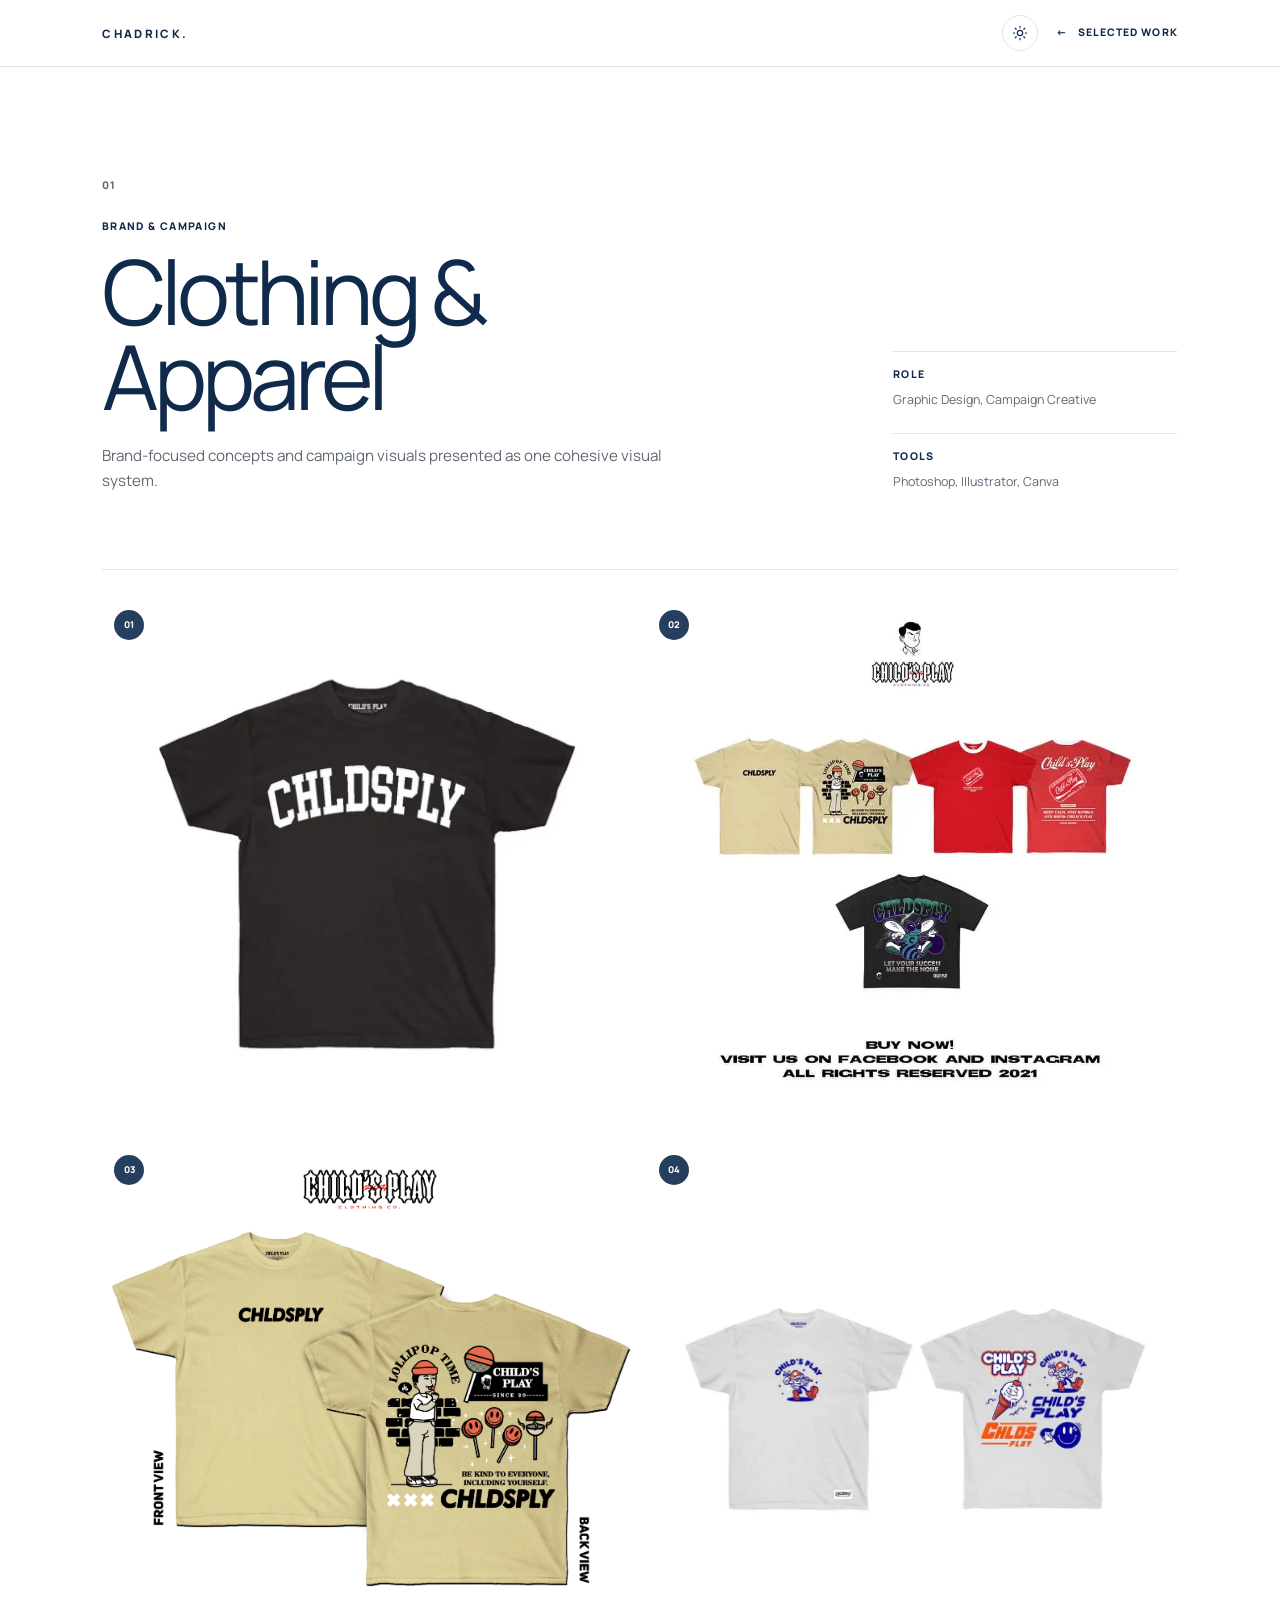
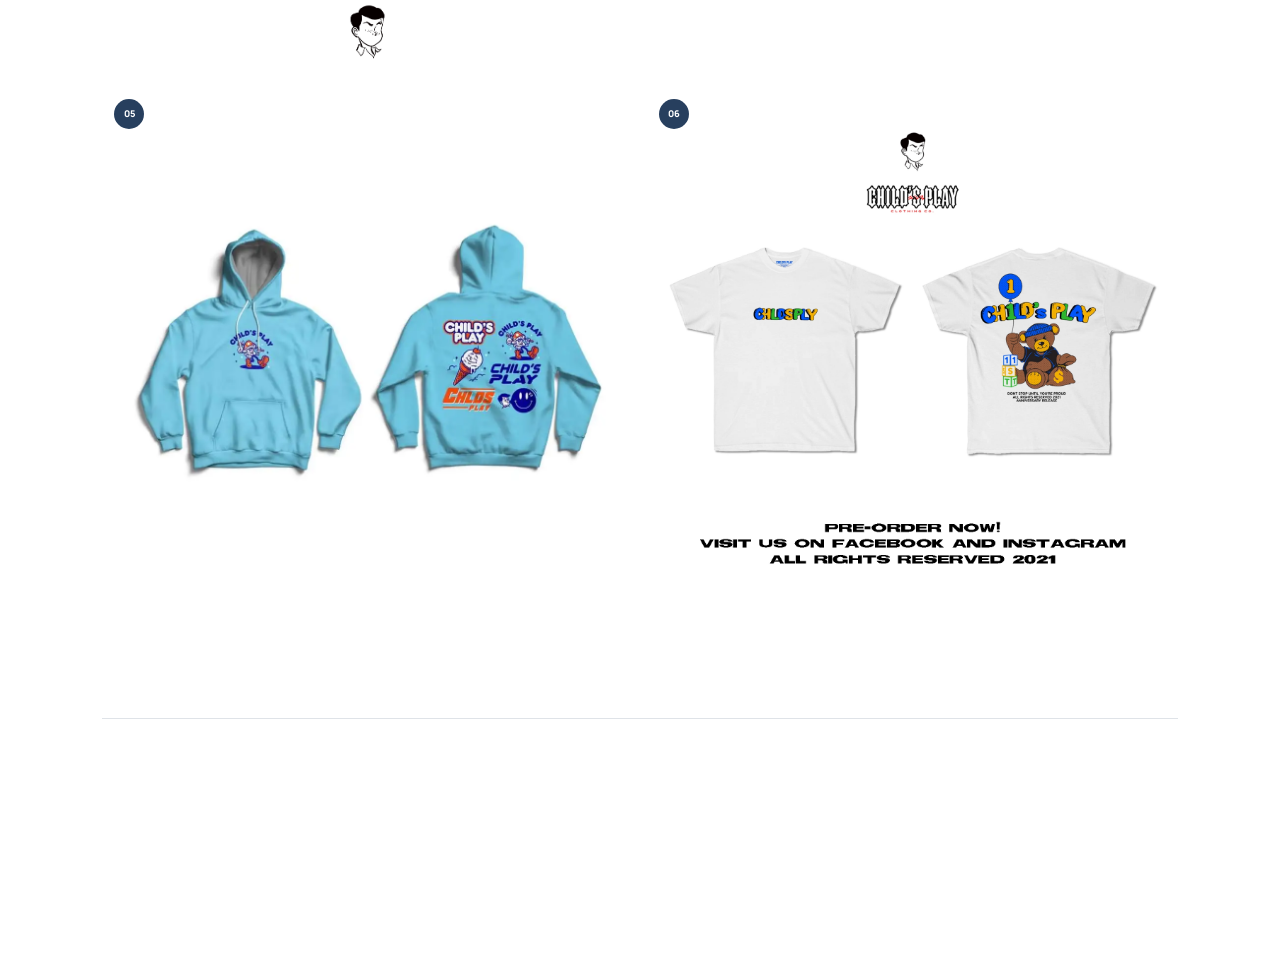
==== project.html @ 7f7de664 "Update portfolio projects and features" ====
<!DOCTYPE html>
<html lang="en">
  <head>
    <meta charset="UTF-8" />
    <meta name="viewport" content="width=device-width, initial-scale=1.0" />
    <meta name="description" content="Selected work by Chadrick David." />
    <script>
      (() => {
        const savedTheme = localStorage.getItem("portfolio-theme");
        const preferredTheme = window.matchMedia("(prefers-color-scheme: dark)").matches ? "dark" : "light";
        document.documentElement.dataset.theme = savedTheme || preferredTheme;
      })();
    </script>
    <title>Selected Work | Chadrick David</title>
    <link rel="preconnect" href="https://fonts.googleapis.com" />
    <link rel="preconnect" href="https://fonts.gstatic.com" crossorigin />
    <link
      href="https://fonts.googleapis.com/css2?family=Cormorant+Garamond:wght@500;600&family=Manrope:wght@400;500;600;700;800&display=swap"
      rel="stylesheet"
    />
    <link rel="stylesheet" href="style.css" />
    <link rel="stylesheet" href="project-page.css" />
  </head>
  <body class="case-page">
    <a class="skip-link" href="#case-content">Skip to project</a>

    <header class="case-header">
      <nav class="navbar" aria-label="Project navigation">
        <a href="index.html" class="logo">CHADRICK<span>.</span></a>
        <div class="case-nav-actions">
          <button class="theme-toggle" type="button" aria-label="Switch to night mode" title="Switch theme">
            <svg class="theme-icon theme-icon-sun" viewBox="0 0 24 24" aria-hidden="true"><circle cx="12" cy="12" r="4"></circle><path d="M12 2v2M12 20v2M4.93 4.93l1.42 1.42M17.66 17.66l1.41 1.41M2 12h2M20 12h2M4.93 19.07l1.42-1.42M17.66 6.34l1.41-1.41"></path></svg>
            <svg class="theme-icon theme-icon-moon" viewBox="0 0 24 24" aria-hidden="true"><path d="M20.5 14.2A8 8 0 0 1 9.8 3.5 8.5 8.5 0 1 0 20.5 14.2Z"></path></svg>
          </button>
          <a href="index.html#work" class="case-nav-back"><span aria-hidden="true">&larr;</span> Selected Work</a>
        </div>
      </nav>
    </header>

    <main id="case-content" class="case-main">
      <section class="case-hero">
        <div class="case-heading">
          <p class="case-number" id="case-number"></p>
          <p class="case-type" id="case-type"></p>
          <h1 id="case-title"></h1>
          <p class="case-description" id="case-description"></p>
        </div>

        <dl class="case-meta">
          <div>
            <dt>Role</dt>
            <dd id="case-role"></dd>
          </div>
          <div>
            <dt>Tools</dt>
            <dd id="case-tools"></dd>
          </div>
        </dl>
      </section>

      <section class="moodboard-section" aria-label="Project gallery">
        <div class="moodboard" id="moodboard"></div>
      </section>

      <nav class="case-footer-nav" aria-label="More projects">
        <a href="index.html#work"><span aria-hidden="true">&larr;</span> Back to Selected Work</a>
        <a id="next-project" href="project.html?category=social">Next Project <span aria-hidden="true">&rarr;</span></a>
      </nav>
    </main>

    <footer>
      <a href="index.html" class="logo">CHADRICK<span>.</span></a>
      <p>&copy; <span id="current-year"></span> Chadrick. All rights reserved.</p>
      <a href="#case-content" class="back-to-top">Back to top &uarr;</a>
    </footer>

    <script src="theme.js"></script>
    <script src="project-page.js"></script>
  </body>
</html>
---- style.css ----
:root {
  --white: #ffffff;
  --off-white: #f7f8fa;
  --black: #101114;
  --navy: #102a4c;
  --navy-light: #e9eef5;
  --gray: #606773;
  --line: #dfe3e8;
  --serif: "Cormorant Garamond", Georgia, serif;
  --sans: "Manrope", Arial, sans-serif;
  color-scheme: light;
}

:root[data-theme="dark"] {
  --white: #091321;
  --off-white: #0e1a2a;
  --black: #f4f6f9;
  --navy: #91b8e9;
  --navy-light: #16263a;
  --gray: #aeb9c7;
  --line: #29384b;
  color-scheme: dark;
}

* {
  box-sizing: border-box;
  margin: 0;
  padding: 0;
}

html {
  scroll-behavior: smooth;
  scroll-padding-top: 84px;
}

body {
  min-width: 320px;
  overflow-x: hidden;
  color: var(--black);
  background: var(--white);
  font-family: var(--sans);
  line-height: 1.65;
}

a {
  color: inherit;
  text-decoration: none;
}

em {
  color: inherit;
  font-style: normal;
  font-weight: inherit;
}

:focus-visible {
  outline: 2px solid var(--navy);
  outline-offset: 4px;
}

.skip-link {
  position: fixed;
  top: 12px;
  left: 12px;
  z-index: 100;
  padding: 10px 16px;
  color: var(--white);
  background: var(--navy);
  transform: translateY(-150%);
  transition: transform 0.2s ease;
}

.skip-link:focus {
  transform: translateY(0);
}

header {
  position: sticky;
  top: 0;
  z-index: 20;
  background: rgba(255, 255, 255, 0.94);
  border-bottom: 1px solid var(--line);
  backdrop-filter: blur(12px);
  -webkit-backdrop-filter: blur(12px);
}

:root[data-theme="dark"] header {
  background: rgba(9, 19, 33, 0.94);
}

.navbar,
.hero,
.section-block,
footer {
  width: min(1160px, 84%);
  margin-inline: auto;
}

.navbar {
  min-height: 66px;
  display: flex;
  align-items: center;
  justify-content: space-between;
  gap: 32px;
}

.logo {
  color: var(--navy);
  font-size: 0.72rem;
  font-weight: 800;
  letter-spacing: 0.2em;
}

.logo span {
  color: var(--navy);
}

.nav-links {
  display: flex;
  align-items: center;
  gap: 30px;
  list-style: none;
}

.nav-links a,
.back-to-top {
  color: var(--gray);
  font-size: 0.58rem;
  font-weight: 700;
  letter-spacing: 0.11em;
  text-transform: uppercase;
  transition: color 0.2s ease;
}

.nav-links a:hover,
.nav-links a:focus-visible,
.back-to-top:hover {
  color: var(--navy);
}

.nav-links .nav-cta {
  padding: 10px 15px;
  color: var(--white);
  background: var(--navy);
  border: 1px solid var(--navy);
}

.nav-links .nav-cta:hover,
.nav-links .nav-cta:focus-visible {
  color: var(--navy);
  background: var(--white);
}

.theme-toggle {
  width: 36px;
  height: 36px;
  display: grid;
  place-items: center;
  padding: 0;
  color: var(--navy);
  background: transparent;
  border: 1px solid var(--line);
  border-radius: 50%;
  cursor: pointer;
  transition: color 0.25s ease, background-color 0.25s ease, border-color 0.25s ease, transform 0.25s ease;
}

.theme-toggle:hover,
.theme-toggle:focus-visible {
  color: var(--white);
  background: var(--navy);
  border-color: var(--navy);
  transform: rotate(8deg);
}

.theme-icon {
  grid-area: 1 / 1;
  width: 16px;
  height: 16px;
  fill: none;
  stroke: currentColor;
  stroke-width: 1.8;
  stroke-linecap: round;
  stroke-linejoin: round;
  transition: opacity 0.25s ease, transform 0.35s ease;
}

.theme-icon-moon {
  opacity: 0;
  transform: rotate(-35deg) scale(0.6);
}

:root[data-theme="dark"] .theme-icon-sun {
  opacity: 0;
  transform: rotate(35deg) scale(0.6);
}

:root[data-theme="dark"] .theme-icon-moon {
  opacity: 1;
  transform: rotate(0) scale(1);
}

:root[data-theme="dark"] .contact-section {
  background: #050d18;
}

:root[data-theme="dark"] .contact-inner,
:root[data-theme="dark"] .contact-inner h2 {
  color: #ffffff;
}

:root[data-theme="dark"] .contact-button {
  color: #102a4c;
  background: #ffffff;
  border-color: #ffffff;
}

:root[data-theme="dark"] .work-visual-placeholder {
  background: #17273a;
}

:root[data-theme="dark"] .brochure-page,
:root[data-theme="dark"] .browser-frame {
  background: #f4f6f9;
}

.hero {
  position: relative;
  min-height: calc(100vh - 66px);
  display: grid;
  grid-template-columns: minmax(0, 1.08fr) minmax(320px, 0.92fr);
  align-items: center;
  gap: 30px;
  padding-block: 72px 0;
}

.hero::after {
  content: "";
  position: absolute;
  right: 50%;
  bottom: 0;
  width: 100vw;
  height: 1px;
  background: var(--line);
  transform: translateX(50%);
}

.hero-intro {
  position: relative;
  z-index: 2;
  padding-bottom: 6vh;
}

.hero-intro h1 {
  max-width: 720px;
  color: var(--navy);
  font-family: var(--sans);
  font-size: clamp(3.3rem, 6vw, 5.3rem);
  font-weight: 400;
  line-height: 1;
  letter-spacing: -0.055em;
  white-space: nowrap;
}

.hero-intro .hero-greeting,
.hero-intro .hero-role {
  color: var(--black);
  font-family: var(--serif);
  font-weight: 500;
  letter-spacing: 0;
  text-transform: none;
}

.hero-intro .hero-greeting {
  margin-bottom: 9px;
  font-size: clamp(1.2rem, 1.8vw, 1.55rem);
}

.hero-intro .hero-role {
  margin-top: 7px;
  font-size: clamp(1.2rem, 1.9vw, 1.6rem);
}

.hero-role span {
  margin-inline: 4px;
}

.hero-socials {
  display: flex;
  gap: 14px;
  margin-top: 18px;
}

.hero-socials > a {
  width: 35px;
  height: 35px;
  display: grid;
  place-items: center;
  color: var(--white);
  background: var(--navy);
  border: 1px solid var(--navy);
  border-radius: 50%;
  transition: color 0.2s ease, background-color 0.2s ease,
    transform 0.2s ease;
}

.hero-socials > a:hover,
.hero-socials > a:focus-visible {
  color: var(--navy);
  background: var(--white);
  transform: translateY(-2px);
}

.hero-socials span {
  display: block;
  line-height: 1;
}

.linkedin-icon {
  font-family: Arial, sans-serif;
  font-size: 0.9rem;
  font-weight: 700;
}

.facebook-icon {
  font-family: Arial, sans-serif;
  font-size: 1.15rem;
  font-weight: 700;
}

.hero-socials svg {
  width: 16px;
  height: 16px;
  fill: none;
  stroke: currentColor;
  stroke-width: 1.8;
}

.hero-socials .icon-fill {
  fill: currentColor;
  stroke: none;
}

.resume-button {
  width: max-content;
  min-height: 46px;
  display: inline-flex;
  align-items: center;
  gap: 16px;
  margin-top: 24px;
  padding: 0 19px;
  color: var(--white);
  background: var(--navy);
  border: 1px solid var(--navy);
  font-size: 0.68rem;
  font-weight: 800;
  letter-spacing: 0.1em;
  text-transform: uppercase;
  transition: color 0.2s ease, background-color 0.2s ease;
}

.resume-button:hover,
.resume-button:focus-visible {
  color: var(--navy);
  background: var(--white);
}

.resume-button svg {
  width: 15px;
  height: 15px;
  fill: none;
  stroke: currentColor;
  stroke-width: 1.8;
}

.portrait-frame {
  position: absolute;
  right: -8vw;
  bottom: 0;
  width: 100%;
  max-width: 50%;
  height: 90%;
  pointer-events: none;
}

.portrait-image {
  position: absolute;
  right: 0;
  bottom: 0;
  width: auto;
  max-width: none;
  height: 125%;
  display: block;
}

.portrait-image.is-missing {
  display: none;
}

/* Opening sequence: runs once when the landing page loads. */
@keyframes landing-fade-down {
  from { opacity: 0; transform: translateY(-14px); }
  to { opacity: 1; transform: translateY(0); }
}

@keyframes landing-fade-up {
  from { opacity: 0; transform: translateY(24px); }
  to { opacity: 1; transform: translateY(0); }
}

@keyframes landing-portrait-in {
  from { opacity: 0; transform: translateX(42px); }
  to { opacity: 1; transform: translateX(0); }
}

@keyframes landing-line-in {
  from { opacity: 0; transform: translateX(50%) scaleX(0); }
  to { opacity: 1; transform: translateX(50%) scaleX(1); }
}

.navbar {
  animation: landing-fade-down 0.65s cubic-bezier(0.22, 1, 0.36, 1) 0.05s both;
}

.hero-intro > * {
  animation: landing-fade-up 0.75s cubic-bezier(0.22, 1, 0.36, 1) both;
}

.hero-intro > :nth-child(1) { animation-delay: 0.16s; }
.hero-intro > :nth-child(2) { animation-delay: 0.24s; }
.hero-intro > :nth-child(3) { animation-delay: 0.32s; }
.hero-intro > :nth-child(4) { animation-delay: 0.4s; }
.hero-intro > :nth-child(5) { animation-delay: 0.48s; }

.portrait-frame {
  animation: landing-portrait-in 0.9s cubic-bezier(0.22, 1, 0.36, 1) 0.24s both;
}

.hero::after {
  transform-origin: center;
  animation: landing-line-in 0.9s cubic-bezier(0.22, 1, 0.36, 1) 0.18s both;
}

.eyebrow,
.section-tag,
.panel-kicker,
.list-label {
  margin-bottom: 20px;
  color: var(--navy);
  font-size: 0.68rem;
  font-weight: 800;
  letter-spacing: 0.15em;
  text-transform: uppercase;
}

.eyebrow span {
  margin-inline: 8px;
}

h1,
h2 {
  font-family: var(--serif);
  font-weight: 600;
  line-height: 0.98;
  letter-spacing: -0.035em;
}

h1 {
  max-width: 820px;
  font-size: clamp(3.7rem, 7vw, 6.7rem);
}

h2 {
  max-width: 760px;
  font-size: clamp(2.8rem, 5vw, 4.7rem);
}

.hero-description {
  max-width: 650px;
  margin-top: 28px;
  color: var(--gray);
  font-size: 1.04rem;
}

.hero-buttons {
  display: flex;
  flex-wrap: wrap;
  align-items: center;
  gap: 24px;
  margin-top: 36px;
}

.button {
  min-height: 52px;
  display: inline-flex;
  align-items: center;
  justify-content: center;
  gap: 18px;
  padding-inline: 23px;
  font-size: 0.76rem;
  font-weight: 800;
  letter-spacing: 0.06em;
  transition: color 0.2s ease, background-color 0.2s ease,
    border-color 0.2s ease;
}

.primary-button {
  color: var(--white);
  background: var(--navy);
  border: 1px solid var(--navy);
}

.primary-button:hover {
  color: var(--navy);
  background: var(--white);
}

.text-button {
  min-height: auto;
  padding: 5px 0;
  color: var(--black);
  border-bottom: 1px solid var(--black);
}

.text-button:hover {
  color: var(--navy);
  border-color: var(--navy);
}

.hero-panel {
  min-height: 400px;
  display: flex;
  flex-direction: column;
  justify-content: flex-end;
  padding: 32px;
  color: var(--white);
  background: var(--navy);
  border: 1px solid var(--navy);
}

.hero-panel::before,
.hero-panel::after,
.work-card::before,
.work-card::after,
.contact-inner::before,
.contact-inner::after {
  display: none;
}

.availability {
  margin-bottom: auto;
  display: flex;
  align-items: center;
  gap: 9px;
  width: max-content;
  font-size: 0.65rem;
  font-weight: 700;
  letter-spacing: 0.04em;
}

.availability span {
  width: 7px;
  height: 7px;
  background: var(--white);
  border-radius: 50%;
}

.panel-kicker {
  margin-bottom: 12px;
  color: rgba(255, 255, 255, 0.65);
}

.panel-quote {
  font-family: var(--serif);
  font-size: clamp(1.85rem, 2.6vw, 2.4rem);
  line-height: 1.08;
}

.panel-footer {
  display: flex;
  flex-wrap: wrap;
  gap: 8px 16px;
  margin-top: 28px;
}

.panel-footer span {
  color: rgba(255, 255, 255, 0.7);
  font-size: 0.58rem;
  font-weight: 700;
  letter-spacing: 0.1em;
  text-transform: uppercase;
}

.section-block {
  padding-block: 120px;
}

.section-heading {
  margin-bottom: 58px;
}

.about-section {
  border-top: 1px solid var(--line);
}

.about-grid {
  display: grid;
  grid-template-columns: 1.2fr 0.8fr;
  gap: clamp(60px, 10vw, 140px);
  align-items: start;
}

.about-copy {
  display: grid;
  gap: 24px;
  color: var(--gray);
}

.about-copy .lead {
  color: var(--black);
  font-family: var(--serif);
  font-size: clamp(1.75rem, 2.8vw, 2.4rem);
  line-height: 1.22;
}

.capabilities {
  list-style: none;
  border-top: 1px solid var(--line);
}

.capabilities li {
  display: grid;
  grid-template-columns: 40px 1fr;
  gap: 12px;
  padding-block: 14px;
  border-bottom: 1px solid var(--line);
  font-size: 0.9rem;
  font-weight: 600;
}

.capabilities span {
  color: var(--gray);
  font-size: 0.62rem;
}

.work-section {
  width: 100%;
  max-width: none;
  padding-inline: max(32px, calc((100% - 1160px) / 2));
  background: var(--off-white);
  border-block: 1px solid var(--line);
}

.work-heading {
  display: flex;
  justify-content: space-between;
  align-items: flex-end;
  gap: 40px;
}

.work-heading > p {
  max-width: 370px;
  color: var(--gray);
}

.work-grid {
  display: grid;
  grid-template-columns: repeat(2, minmax(0, 1fr));
  gap: 18px;
}

.work-card,
.featured-card,
.teal-card,
.coral-card,
.light-card,
.navy-card {
  position: relative;
  min-height: 420px;
  display: block;
  overflow: hidden;
  padding: 0;
  color: var(--white);
  background: var(--navy);
  border: 0;
  border-radius: 0;
  font: inherit;
  text-align: left;
  cursor: pointer;
  appearance: none;
  transition: border-color 0.25s ease, box-shadow 0.25s ease,
    transform 0.25s ease;
}

.work-card:hover,
.work-card:focus-visible {
  box-shadow: 0 18px 46px rgba(16, 42, 76, 0.18);
  transform: translateY(-5px);
}

.featured-card,
.wide-card {
  grid-row: auto;
  grid-column: auto;
}

.card-number {
  position: absolute;
  top: 22px;
  left: 22px;
  z-index: 3;
  display: grid;
  place-items: center;
  width: 34px;
  height: 34px;
  color: var(--navy);
  background: rgba(255, 255, 255, 0.92);
  border-radius: 50%;
  font-size: 0.64rem;
  font-weight: 800;
  letter-spacing: 0.1em;
  transition: transform 0.25s ease;
}

.work-card:hover .card-number,
.work-card:focus-visible .card-number {
  transform: translateX(5px);
}

.work-card-copy {
  position: absolute;
  right: 24px;
  bottom: 64px;
  left: 24px;
  z-index: 3;
  display: block;
}

.work-type {
  display: block;
  margin-bottom: 10px;
  color: rgba(255, 255, 255, 0.76);
  font-size: 0.62rem;
  font-weight: 800;
  letter-spacing: 0.12em;
  text-transform: uppercase;
}

.work-title {
  display: block;
  max-width: 390px;
  font-family: var(--serif);
  max-width: 78%;
  font-size: clamp(1.8rem, 3vw, 2.7rem);
  font-weight: 600;
  line-height: 1.05;
}

.work-visual {
  position: absolute;
  inset: 0;
  display: block;
  overflow: hidden;
}

.work-visual::after {
  content: "";
  position: absolute;
  inset: 0;
  z-index: 2;
  background: linear-gradient(to top, rgba(7, 20, 38, 0.9) 0%, rgba(7, 20, 38, 0.18) 58%, rgba(7, 20, 38, 0.03) 100%);
}

.work-visual img {
  position: absolute;
  inset: 0;
  width: 100%;
  height: 100%;
  display: block;
  object-fit: cover;
  transition: opacity 0.55s ease, transform 0.8s cubic-bezier(0.22, 1, 0.36, 1), filter 0.4s ease;
}

.work-image-primary {
  z-index: 0;
  opacity: 1;
}

.work-image-secondary {
  z-index: 1;
  opacity: 0;
  transform: scale(1.04);
}

.work-card:hover .work-image-primary,
.work-card:focus-visible .work-image-primary {
  opacity: 0;
  transform: scale(0.98);
}

.work-card:hover .work-image-secondary,
.work-card:focus-visible .work-image-secondary {
  opacity: 1;
  transform: scale(1);
}

.work-card:hover .work-visual img:not(.work-image-primary):not(.work-image-secondary),
.work-card:focus-visible .work-visual img:not(.work-image-primary):not(.work-image-secondary) {
  filter: saturate(1.05);
  transform: scale(1.045);
}

.work-visual-placeholder {
  background: #e9edf2;
}

.work-visual-placeholder::after {
  background: linear-gradient(to top, rgba(7, 20, 38, 0.92), rgba(16, 42, 76, 0.02) 74%);
}

.brochure-page {
  position: absolute;
  top: 13%;
  width: 32%;
  height: 58%;
  background: #fff;
  box-shadow: 0 18px 35px rgba(16, 42, 76, 0.17);
  transition: transform 0.55s cubic-bezier(0.22, 1, 0.36, 1);
}

.brochure-page::before {
  content: "";
  position: absolute;
  inset: 12% 12% 48%;
  background: var(--navy);
}

.brochure-page::after {
  content: "";
  position: absolute;
  inset: 58% 12% 14%;
  border-block: 4px solid #c7d0db;
}

.brochure-page-left { left: 18%; transform: rotate(-5deg); }
.brochure-page-right { right: 18%; transform: rotate(5deg) translateY(12px); }
.work-card:hover .brochure-page-left { transform: rotate(-7deg) translate(-5px, -4px); }
.work-card:hover .brochure-page-right { transform: rotate(7deg) translate(5px, 7px); }

.video-preview { background: #102a4c; }
.video-frame {
  position: absolute;
  inset: 11% 12% 30%;
  display: grid;
  place-items: center;
  background: linear-gradient(135deg, #233f64, #071426);
  border: 1px solid rgba(255, 255, 255, 0.22);
}
.play-mark {
  width: 0;
  height: 0;
  border-top: 18px solid transparent;
  border-bottom: 18px solid transparent;
  border-left: 28px solid #fff;
  filter: drop-shadow(0 5px 10px rgba(0, 0, 0, 0.22));
}
.video-timeline {
  position: absolute;
  top: 64%;
  right: 18%;
  left: 18%;
  height: 3px;
  background: rgba(255, 255, 255, 0.25);
}
.video-timeline::before { content: ""; display: block; width: 38%; height: 100%; background: #fff; }

.digital-preview { background: #dce3eb; }
.browser-frame {
  position: absolute;
  top: 12%;
  left: 13%;
  width: 66%;
  height: 56%;
  padding: 13% 9%;
  background: #fff;
  box-shadow: 0 16px 40px rgba(16, 42, 76, 0.18);
}
.browser-bar { position: absolute; inset: 0 0 auto; height: 10%; background: var(--navy); }
.browser-copy { display: block; width: 62%; height: 12px; background: #b6c1cd; box-shadow: 0 22px 0 #d5dce4, 0 44px 0 #d5dce4; }
.browser-button { position: absolute; left: 9%; bottom: 14%; width: 28%; height: 10%; background: var(--navy); }
.phone-frame { position: absolute; top: 25%; right: 13%; width: 20%; height: 42%; background: #f8fafc; border: 5px solid var(--navy); box-shadow: 0 15px 30px rgba(16, 42, 76, 0.2); }

@media (prefers-reduced-motion: reduce) {
  .work-visual img,
  .brochure-page { transition: none; }
}

.view-work {
  position: absolute;
  right: 24px;
  bottom: 27px;
  z-index: 4;
  display: inline-flex;
  align-items: center;
  gap: 8px;
  color: var(--white);
  font-size: 0.62rem;
  font-weight: 800;
  letter-spacing: 0.11em;
  text-transform: uppercase;
  opacity: 0.8;
  transform: translateX(-4px);
  transition: opacity 0.2s ease, transform 0.2s ease;
}

.view-work > span {
  transition: transform 0.2s ease;
}

.work-card:hover .view-work,
.work-card:focus-visible .view-work {
  opacity: 1;
  transform: translateX(0);
}

.work-card:hover .view-work > span,
.work-card:focus-visible .view-work > span {
  transform: translateX(4px);
}

body.project-open {
  overflow: hidden;
}

.project-dialog {
  width: 100%;
  max-width: none;
  height: 100%;
  max-height: none;
  margin: 0;
  padding: 0;
  color: var(--black);
  background: var(--white);
  border: 0;
}

.project-dialog::backdrop {
  background: rgba(16, 17, 20, 0.55);
}

.project-view {
  min-height: 100%;
}

.project-view-header {
  width: 100%;
  min-height: 72px;
  display: flex;
  align-items: center;
  justify-content: space-between;
  padding-inline: max(32px, calc((100% - 1160px) / 2));
  background: rgba(255, 255, 255, 0.96);
  border-bottom: 1px solid var(--line);
}

.project-close,
.project-back {
  display: inline-flex;
  align-items: center;
  gap: 10px;
  padding: 0;
  color: var(--navy);
  background: transparent;
  border: 0;
  font: inherit;
  font-size: 0.68rem;
  font-weight: 800;
  letter-spacing: 0.1em;
  text-transform: uppercase;
  cursor: pointer;
}

.project-close span {
  font-size: 1.3rem;
  font-weight: 400;
}

.project-view-content {
  width: min(1160px, calc(100% - 64px));
  margin-inline: auto;
  padding-block: 90px 70px;
}

.project-intro {
  max-width: 780px;
  margin-bottom: 58px;
}

.project-number,
.project-type,
.project-media-label,
.project-section-label {
  color: var(--navy);
  font-size: 0.66rem;
  font-weight: 800;
  letter-spacing: 0.13em;
  text-transform: uppercase;
}

.project-number {
  margin-bottom: 20px;
  color: var(--gray);
}

.project-type {
  margin-bottom: 12px;
}

.project-description {
  max-width: 620px;
  margin-top: 24px;
  color: var(--gray);
  font-size: 0.95rem;
}

.project-gallery {
  display: grid;
  grid-template-columns: repeat(2, minmax(0, 1fr));
  gap: 18px;
}

.project-section-label {
  grid-column: 1 / -1;
  margin-top: 28px;
  padding-bottom: 10px;
  border-bottom: 1px solid var(--line);
}

.project-section-label:first-child {
  margin-top: 0;
}

.project-media {
  position: relative;
  min-height: 340px;
  display: grid;
  place-items: center;
  overflow: hidden;
  color: var(--gray);
  background: var(--off-white);
  border: 1px solid var(--line);
}

.project-media.has-image {
  background: #f1f2f4;
}

.project-media.has-image img {
  width: 100%;
  height: 100%;
  display: block;
  object-fit: contain;
}

.project-media.wide {
  grid-column: 1 / -1;
  min-height: 520px;
}

.project-media.portrait {
  min-height: 520px;
}

.project-media.reel {
  min-height: 470px;
}

.project-media-label {
  display: grid;
  place-items: center;
  gap: 12px;
  text-align: center;
}

.project-media-label::before {
  content: "+";
  width: 34px;
  height: 34px;
  display: grid;
  place-items: center;
  border: 1px solid var(--line);
  border-radius: 50%;
  font-size: 1rem;
  font-weight: 400;
}

.video-placeholder .project-media-label::before {
  content: "▶";
  padding-left: 2px;
  color: var(--white);
  background: var(--navy);
  border-color: var(--navy);
  font-size: 0.7rem;
}

.video-reels {
  grid-column: 1 / -1;
  display: grid;
  grid-template-columns: repeat(3, minmax(0, 1fr));
  gap: 18px;
}

.signage-flow {
  grid-column: 1 / -1;
  display: grid;
  grid-template-columns: repeat(5, auto);
  justify-content: center;
  align-items: center;
  gap: 22px;
  padding: 28px;
  color: var(--navy);
  background: var(--navy-light);
  font-size: 0.72rem;
  font-weight: 800;
  letter-spacing: 0.08em;
  text-transform: uppercase;
}

.signage-flow .flow-arrow {
  color: var(--gray);
}

.project-details {
  display: grid;
  grid-template-columns: repeat(2, minmax(0, 1fr));
  gap: 24px;
  margin-top: 34px;
  padding-block: 26px;
  border-block: 1px solid var(--line);
}

.project-detail {
  color: var(--gray);
  font-size: 0.82rem;
}

.project-detail strong {
  display: block;
  margin-bottom: 4px;
  color: var(--black);
  font-size: 0.65rem;
  letter-spacing: 0.1em;
  text-transform: uppercase;
}

.project-back {
  margin-top: 48px;
}

.experience-section .section-heading {
  display: flex;
  justify-content: space-between;
  align-items: end;
}

.timeline {
  border-top: 1px solid var(--line);
}

.experience-item {
  display: grid;
  grid-template-columns: 50px minmax(250px, 0.8fr) 1.2fr;
  gap: 36px;
  padding-block: 32px;
  border-bottom: 1px solid var(--line);
}

.experience-number {
  color: var(--gray);
  font-size: 0.64rem;
  font-weight: 800;
}

.experience-meta h3 {
  margin-bottom: 7px;
  font-family: var(--serif);
  font-size: 1.6rem;
  line-height: 1.08;
}

.experience-meta span {
  color: var(--navy);
  font-size: 0.61rem;
  font-weight: 800;
  letter-spacing: 0.1em;
  text-transform: uppercase;
}

.experience-item > p:last-child {
  color: var(--gray);
  font-size: 0.88rem;
}

.contact-section {
  padding: 0;
  background: var(--navy);
}

.contact-inner {
  width: min(1160px, calc(100% - 64px));
  margin-inline: auto;
  padding-block: 115px;
  color: var(--white);
  text-align: center;
}

.contact-inner .section-tag {
  color: rgba(255, 255, 255, 0.65);
}

.contact-inner h2 {
  margin-inline: auto;
}

.contact-inner > p:not(.section-tag) {
  max-width: 600px;
  margin: 26px auto 32px;
  color: rgba(255, 255, 255, 0.7);
}

.contact-button {
  color: var(--navy);
  background: var(--white);
  border: 1px solid var(--white);
}

.contact-button:hover {
  color: var(--white);
  background: transparent;
}

footer {
  min-height: 126px;
  display: flex;
  align-items: center;
  justify-content: space-between;
  gap: 24px;
  color: var(--gray);
  font-size: 0.72rem;
}

@media (max-width: 900px) {
  .hero {
    grid-template-columns: minmax(0, 1.1fr) minmax(280px, 0.9fr);
  }

  .hero-intro h1 {
    font-size: clamp(3rem, 7vw, 4.4rem);
  }

  .about-grid {
    grid-template-columns: 1fr;
  }

  .portrait-frame {
    right: -5vw;
    max-width: 56%;
    height: 88%;
  }

  .work-heading {
    align-items: flex-start;
    flex-direction: column;
  }

  .work-grid {
    grid-template-columns: repeat(2, minmax(0, 1fr));
  }

  .project-media.wide {
    min-height: 420px;
  }

  .experience-item {
    grid-template-columns: 35px 1fr;
  }

  .experience-item > p:last-child {
    grid-column: 2;
  }
}

@media (max-width: 640px) {
  .navbar,
  .hero,
  .section-block,
  footer,
  .contact-inner {
    width: min(100% - 36px, 1160px);
  }

  .navbar {
    min-height: auto;
    align-items: flex-start;
    flex-direction: column;
    gap: 12px;
    padding-block: 16px;
  }

  .nav-links {
    width: 100%;
    justify-content: flex-start;
    flex-wrap: wrap;
    gap: 10px;
  }

  .nav-links li:last-child {
    margin-left: auto;
  }

  .nav-links .nav-cta {
    padding: 8px 11px;
  }

  .nav-links a {
    font-size: 0.59rem;
  }

  .hero {
    min-height: auto;
    grid-template-columns: 1fr;
    gap: 28px;
    padding-block: 72px 0;
  }

  .hero-intro {
    padding-bottom: 0;
  }

  .hero-intro h1 {
    font-size: clamp(2.9rem, 14vw, 4.2rem);
    white-space: normal;
  }

  .hero-intro .hero-role {
    max-width: 330px;
    font-size: 1.12rem;
  }

  .hero-socials > a {
    width: 34px;
    height: 34px;
  }

  .portrait-frame {
    position: relative;
    right: auto;
    width: min(100%, 460px);
    max-width: none;
    height: clamp(350px, 116vw, 500px);
    margin: 0 auto;
  }

  .portrait-image {
    right: auto;
    left: 50%;
    height: 125%;
    transform: translateX(-75%);
  }

  h1 {
    font-size: clamp(3.3rem, 16vw, 4.8rem);
  }

  .hero-buttons,
  .hero-buttons .button {
    width: 100%;
  }

  .section-block {
    padding-block: 88px;
  }

  .work-section {
    width: 100%;
    padding-inline: 18px;
  }

  .work-grid {
    grid-template-columns: 1fr;
  }

  .work-card,
  .featured-card,
  .teal-card,
  .coral-card,
  .light-card,
  .navy-card {
    min-height: min(118vw, 470px);
  }

  .work-title {
    max-width: 100%;
  }

  .project-view-header {
    min-height: 64px;
    padding-inline: 18px;
  }

  .project-view-content {
    width: calc(100% - 36px);
    padding-block: 64px 48px;
  }

  .project-intro {
    margin-bottom: 40px;
  }

  .project-gallery,
  .project-details,
  .video-reels {
    grid-template-columns: 1fr;
  }

  .project-media,
  .project-media.wide,
  .project-media.portrait,
  .project-media.reel {
    grid-column: 1;
    min-height: 330px;
  }

  .project-media.portrait,
  .project-media.reel {
    min-height: 440px;
  }

  .signage-flow {
    grid-template-columns: 1fr;
    justify-items: center;
    gap: 12px;
    text-align: center;
  }

  .signage-flow .flow-arrow {
    transform: rotate(90deg);
  }

  .experience-item {
    gap: 20px;
  }

  .contact-inner {
    padding-block: 88px;
  }

  footer {
    align-items: flex-start;
    flex-direction: column;
    justify-content: center;
    padding-block: 32px;
  }
}

@media (hover: none) {
  .view-work {
    opacity: 1;
    transform: none;
  }
}

.scroll-reveal {
  opacity: 0;
  transform: translateY(28px);
  transition: opacity 0.7s cubic-bezier(0.22, 1, 0.36, 1),
    transform 0.7s cubic-bezier(0.22, 1, 0.36, 1);
  transition-delay: var(--reveal-delay, 0ms);
  will-change: opacity, transform;
}

.scroll-reveal.is-revealed {
  opacity: 1;
  transform: translateY(0);
}

@media (prefers-reduced-motion: reduce) {
  html {
    scroll-behavior: auto;
  }

  *,
  *::before,
  *::after {
    transition-duration: 0.01ms !important;
  }

  .scroll-reveal {
    opacity: 1;
    transform: none;
  }

  .navbar,
  .hero-intro > *,
  .portrait-frame,
  .hero::after {
    animation: none;
  }
}
---- project-page.css ----
.case-page {
  background: var(--white);
}

.case-header .navbar {
  width: min(1160px, 84%);
}

.case-nav-actions {
  display: flex;
  align-items: center;
  gap: 18px;
}

.case-nav-back,
.case-footer-nav a {
  color: var(--navy);
  font-size: 0.65rem;
  font-weight: 800;
  letter-spacing: 0.1em;
  text-transform: uppercase;
}

.case-nav-back {
  display: inline-flex;
  align-items: center;
  gap: 10px;
}

.case-main {
  width: min(1160px, 84%);
  margin-inline: auto;
}

.case-hero {
  display: grid;
  grid-template-columns: minmax(0, 1.4fr) minmax(260px, 0.6fr);
  gap: clamp(60px, 10vw, 140px);
  align-items: end;
  padding-block: 110px 76px;
  border-bottom: 1px solid var(--line);
}

.case-number,
.case-type,
.case-meta dt {
  color: var(--navy);
  font-size: 0.66rem;
  font-weight: 800;
  letter-spacing: 0.13em;
  text-transform: uppercase;
}

.case-number {
  margin-bottom: 24px;
  color: var(--gray);
}

.case-type {
  margin-bottom: 12px;
}

.case-heading h1 {
  max-width: 820px;
  color: var(--navy);
  font-family: var(--sans);
  font-size: clamp(3.5rem, 7vw, 6.6rem);
  font-weight: 400;
  line-height: 0.95;
  letter-spacing: -0.055em;
}

.case-description {
  max-width: 590px;
  margin-top: 25px;
  color: var(--gray);
  font-size: 0.95rem;
}

.case-meta {
  display: grid;
  gap: 22px;
  margin: 0;
}

.case-meta div {
  padding-top: 14px;
  border-top: 1px solid var(--line);
}

.case-meta dd {
  margin: 7px 0 0;
  color: var(--gray);
  font-size: 0.78rem;
}

.moodboard-section {
  padding-block: 28px 100px;
}

.moodboard {
  display: grid;
  grid-template-columns: repeat(2, minmax(0, 1fr));
  gap: 14px;
}

.moodboard-item {
  position: relative;
  width: 100%;
  aspect-ratio: 1 / 1;
  overflow: hidden;
  margin: 0;
  background: var(--off-white);
  cursor: pointer;
  transition: box-shadow 0.35s ease, transform 0.35s ease;
}

.moodboard-item img {
  width: 100%;
  height: 100%;
  display: block;
  object-fit: cover;
  object-position: center;
  transition: transform 0.55s cubic-bezier(0.22, 1, 0.36, 1), filter 0.35s ease;
}

.moodboard-item::after,
.curated-item::after {
  content: "";
  position: absolute;
  inset: 0;
  z-index: 1;
  pointer-events: none;
  background: linear-gradient(to top, rgba(16, 42, 76, 0.5), transparent 48%);
  opacity: 0;
  transition: opacity 0.35s ease;
}

.image-hover-label {
  position: absolute;
  right: 18px;
  bottom: 16px;
  z-index: 2;
  display: inline-flex;
  align-items: center;
  gap: 9px;
  color: var(--white);
  font-size: 0.62rem;
  font-weight: 800;
  letter-spacing: 0.1em;
  text-transform: uppercase;
  pointer-events: none;
  opacity: 0;
  transform: translateY(8px);
  transition: opacity 0.3s ease, transform 0.3s ease;
}

.image-hover-label > span {
  font-size: 0.9rem;
  transition: transform 0.3s ease;
}

.moodboard-item:hover,
.curated-item:hover {
  z-index: 2;
  box-shadow: 0 18px 42px rgba(16, 42, 76, 0.16);
  transform: translateY(-4px);
}

.moodboard-item:hover::after,
.curated-item:hover::after,
.moodboard-item:hover .image-hover-label,
.curated-item:hover .image-hover-label {
  opacity: 1;
}

.moodboard-item:hover .image-hover-label,
.curated-item:hover .image-hover-label {
  transform: translateY(0);
}

.moodboard-item:hover .image-hover-label > span,
.curated-item:hover .image-hover-label > span {
  transform: translate(2px, -2px);
}

.moodboard-item:hover img,
.curated-item:hover img {
  filter: saturate(1.04);
  transform: scale(1.025);
}

.moodboard-item.orientation-auto img {
  object-fit: contain;
}

.moodboard-item.orientation-auto.is-landscape {
  grid-column: 1 / -1;
  aspect-ratio: auto;
}

.moodboard-item.orientation-auto.is-landscape img {
  height: auto;
  object-fit: contain;
}

.moodboard-item.orientation-auto.is-centered:not(.is-landscape) {
  grid-column: 1 / -1;
  width: calc((100% - 14px) / 2);
  justify-self: center;
}

.moodboard-index {
  position: absolute;
  top: 12px;
  left: 12px;
  z-index: 3;
  display: grid;
  place-items: center;
  width: 30px;
  height: 30px;
  color: var(--white);
  background: rgba(16, 42, 76, 0.9);
  border-radius: 50%;
  font-size: 0.58rem;
  font-weight: 800;
}

.moodboard-placeholder {
  display: grid;
  place-items: center;
  color: var(--gray);
  border: 1px solid var(--line);
}

.moodboard-placeholder span:last-child {
  font-size: 0.68rem;
  font-weight: 800;
  letter-spacing: 0.12em;
  text-transform: uppercase;
}

.moodboard.is-sectioned {
  display: block;
}

.gallery-group {
  margin-bottom: 90px;
}

.gallery-group:last-child {
  margin-bottom: 0;
}

.gallery-group-header {
  position: static;
  min-height: 0;
  display: grid;
  grid-template-columns: minmax(240px, 0.7fr) minmax(280px, 1.3fr);
  gap: 50px;
  align-items: start;
  margin-bottom: 24px;
  padding-top: 20px;
  background: transparent;
  border-top: 1px solid var(--line);
  border-bottom: 0;
  backdrop-filter: none;
}

.gallery-group-header h2 {
  font-family: var(--sans);
  font-size: clamp(1.4rem, 2.4vw, 2rem);
  font-weight: 600;
  line-height: 1.15;
  letter-spacing: -0.03em;
}

.gallery-group-header p {
  max-width: 520px;
  color: var(--gray);
  font-size: 0.82rem;
}

.gallery-group-grid {
  display: grid;
  grid-template-columns: repeat(12, minmax(0, 1fr));
  gap: 14px;
}

.curated-item {
  position: relative;
  grid-column: span 6;
  aspect-ratio: 1 / 1;
  overflow: hidden;
  margin: 0;
  background: var(--off-white);
  cursor: pointer;
  transition: box-shadow 0.35s ease, transform 0.35s ease;
}

.curated-item.wide {
  grid-column: 1 / -1;
  aspect-ratio: 16 / 9;
}

.curated-item.landscape {
  aspect-ratio: 4 / 3;
}

.curated-item.portrait {
  aspect-ratio: 4 / 5;
}

.curated-item img {
  width: 100%;
  height: 100%;
  display: block;
  object-fit: cover;
  object-position: center;
  transition: transform 0.55s cubic-bezier(0.22, 1, 0.36, 1), filter 0.35s ease;
}

.curated-item.contain img {
  padding: clamp(12px, 2vw, 28px);
  object-fit: contain;
}

.case-footer-nav {
  display: flex;
  justify-content: space-between;
  gap: 24px;
  padding-block: 35px 80px;
  border-top: 1px solid var(--line);
}

.case-footer-nav a {
  display: inline-flex;
  align-items: center;
  gap: 10px;
}

@media (max-width: 760px) {
  .case-header .navbar,
  .case-main {
    width: calc(100% - 36px);
  }

  .case-header .navbar {
    min-height: 66px;
    flex-direction: row;
    align-items: center;
    padding-block: 0;
  }

  .case-hero {
    grid-template-columns: 1fr;
    gap: 48px;
    padding-block: 72px 55px;
  }

  .case-heading h1 {
    font-size: clamp(3rem, 15vw, 4.7rem);
  }

  .moodboard {
    grid-template-columns: repeat(2, minmax(0, 1fr));
    gap: 8px;
  }

  .moodboard-item.orientation-auto.is-landscape {
    grid-column: 1 / -1;
  }

  .moodboard-item.orientation-auto.is-centered:not(.is-landscape) {
    width: calc((100% - 8px) / 2);
  }

  .gallery-group {
    margin-bottom: 65px;
  }

  .gallery-group-header {
    grid-template-columns: 1fr;
    gap: 10px;
  }

  .gallery-group-grid {
    gap: 8px;
  }

  .curated-item.wide {
    aspect-ratio: 4 / 3;
  }

  .case-footer-nav {
    align-items: flex-start;
    flex-direction: column;
  }
}

@media (hover: none) {
  .moodboard-item,
  .curated-item {
    cursor: default;
  }

  .moodboard-item::after,
  .curated-item::after,
  .image-hover-label {
    display: none;
  }
}

@media (prefers-reduced-motion: reduce) {
  .moodboard-item,
  .curated-item,
  .moodboard-item img,
  .curated-item img {
    transition: none;
  }

  .moodboard-item:hover,
  .curated-item:hover,
  .moodboard-item:hover img,
  .curated-item:hover img {
    transform: none;
  }
}
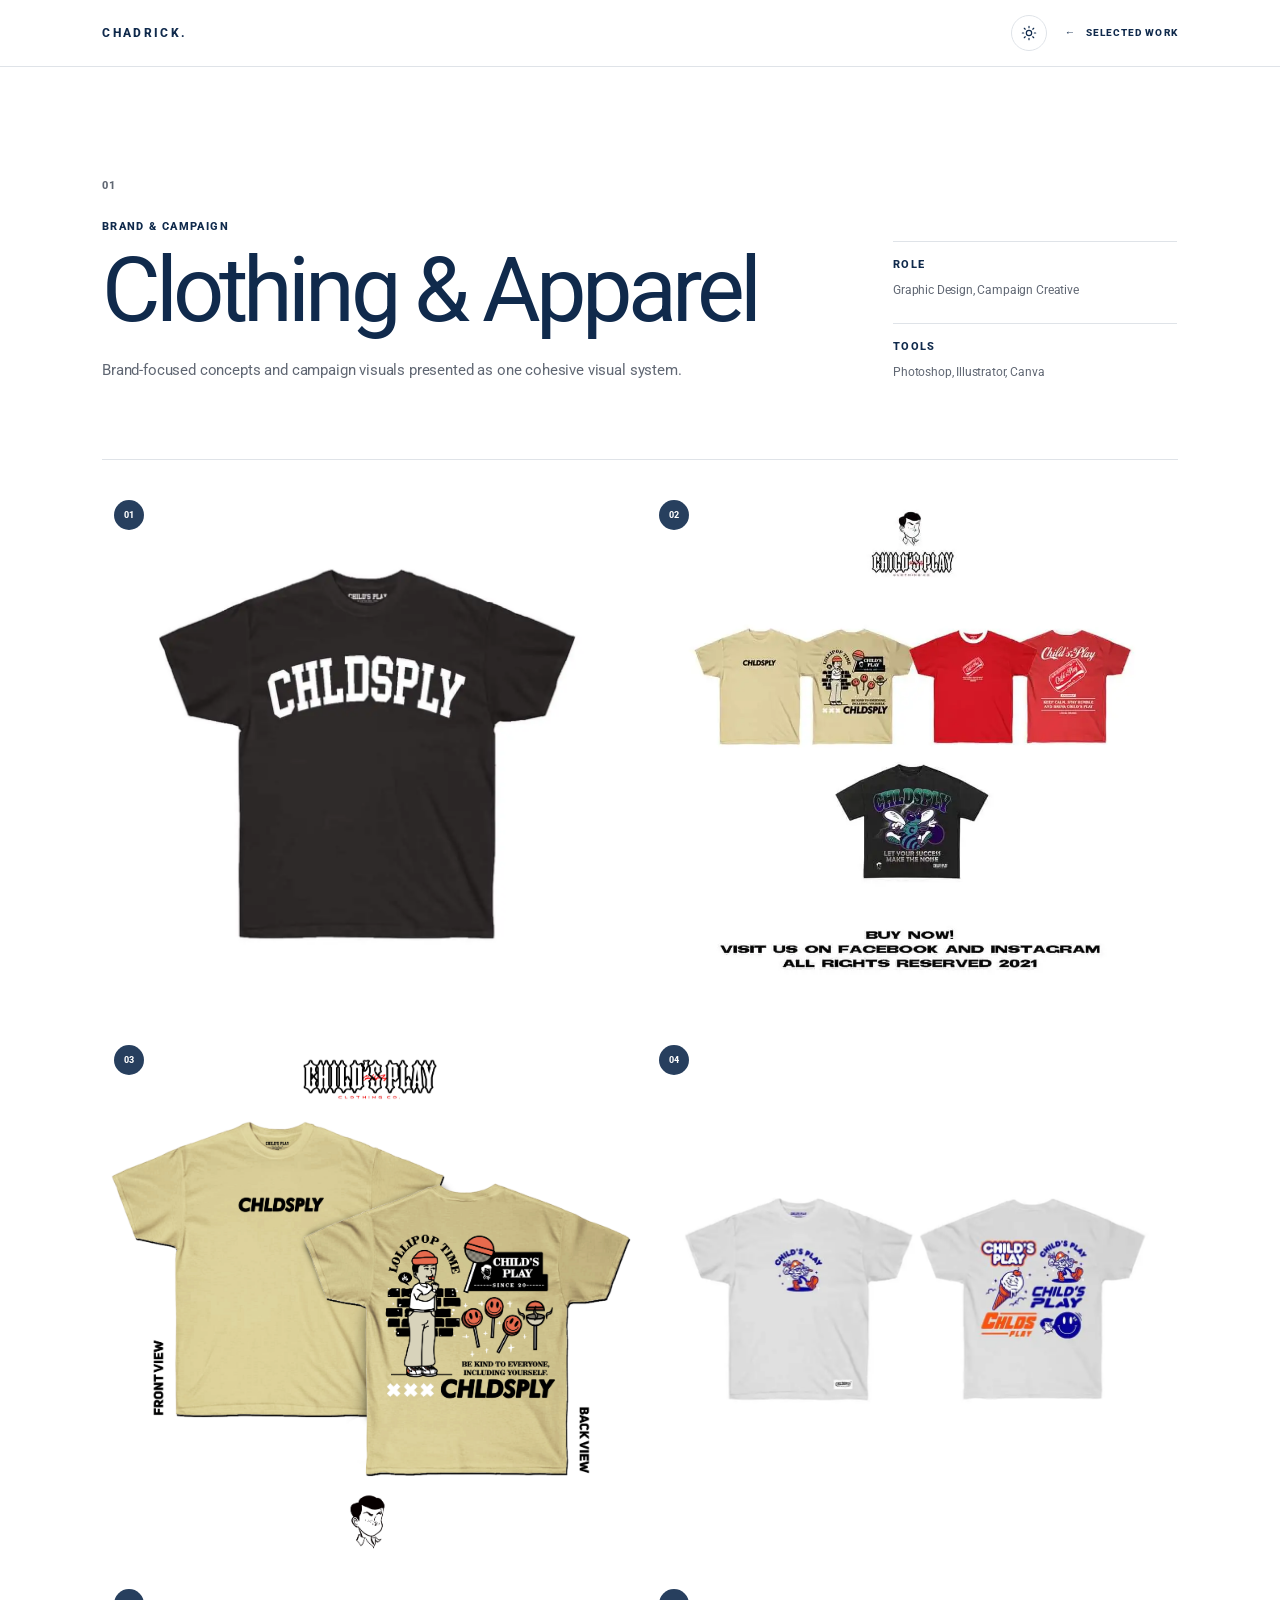
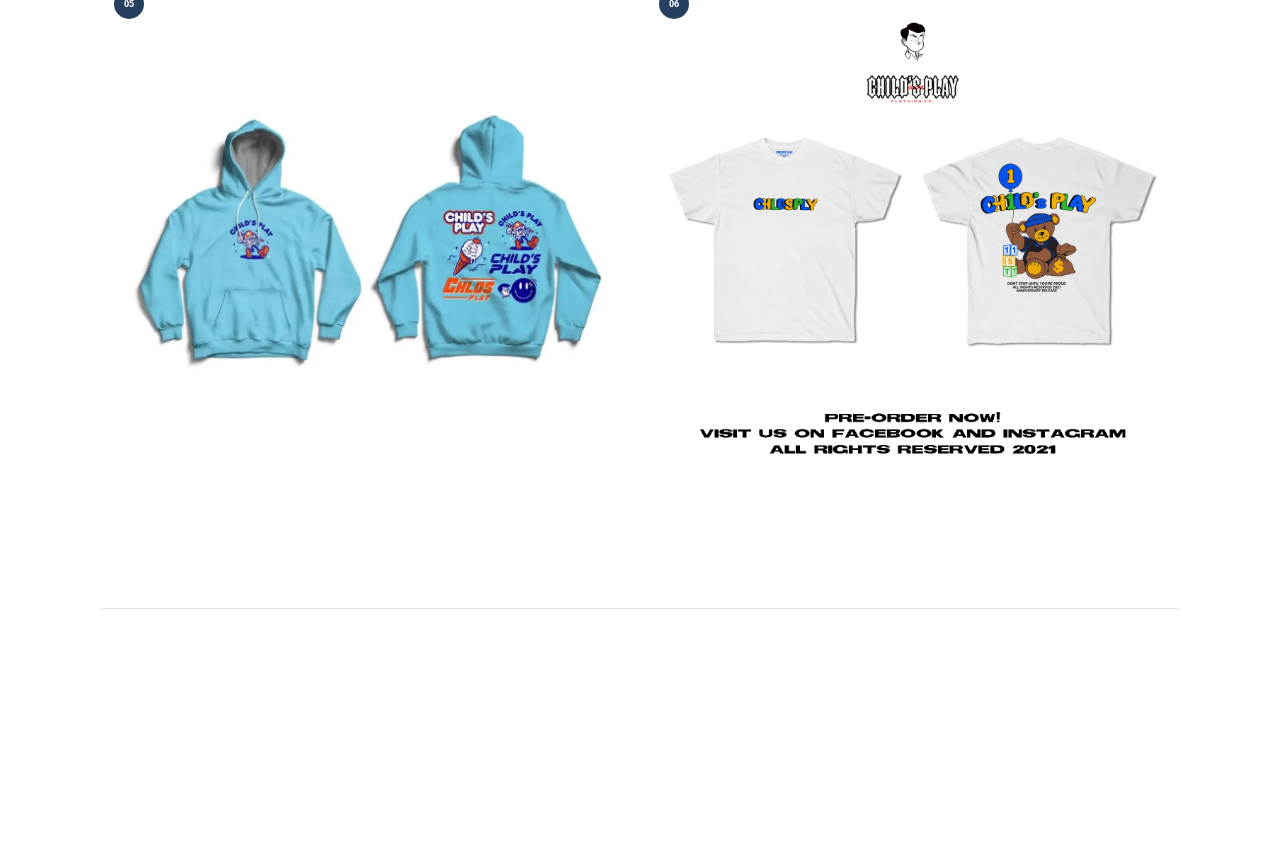
==== commit 1356da5c: "Update portfolio" ====
--- a/project.html
+++ b/project.html
@@ -15,7 +15,7 @@
     <link rel="preconnect" href="https://fonts.googleapis.com" />
     <link rel="preconnect" href="https://fonts.gstatic.com" crossorigin />
     <link
-      href="https://fonts.googleapis.com/css2?family=Cormorant+Garamond:wght@500;600&family=Manrope:wght@400;500;600;700;800&display=swap"
+      href="https://fonts.googleapis.com/css2?family=Roboto:wght@400;500;600;700;800;900&display=swap"
       rel="stylesheet"
     />
     <link rel="stylesheet" href="style.css" />
--- a/style.css
+++ b/style.css
@@ -6,8 +6,10 @@
   --navy-light: #e9eef5;
   --gray: #606773;
   --line: #dfe3e8;
-  --serif: "Cormorant Garamond", Georgia, serif;
-  --sans: "Manrope", Arial, sans-serif;
+  --about-motif: rgba(16, 42, 76, 0.065);
+  --page-gutter: max(24px, calc((100vw - 1180px) / 2));
+  --serif: "Roboto", Arial, sans-serif;
+  --sans: "Roboto", Arial, sans-serif;
   color-scheme: light;
 }
 
@@ -19,6 +21,7 @@
   --navy-light: #16263a;
   --gray: #aeb9c7;
   --line: #29384b;
+  --about-motif: rgba(145, 184, 233, 0.065);
   color-scheme: dark;
 }
 
@@ -40,6 +43,7 @@
   background: var(--white);
   font-family: var(--sans);
   line-height: 1.65;
+  letter-spacing: -0.01em;
 }
 
 a {
@@ -92,7 +96,7 @@
 .hero,
 .section-block,
 footer {
-  width: min(1160px, 84%);
+  width: min(1180px, calc(100% - 48px));
   margin-inline: auto;
 }
 
@@ -228,10 +232,10 @@
   position: relative;
   min-height: calc(100vh - 66px);
   display: grid;
-  grid-template-columns: minmax(0, 1.08fr) minmax(320px, 0.92fr);
+  grid-template-columns: minmax(0, 1fr) minmax(360px, 0.82fr);
   align-items: center;
-  gap: 30px;
-  padding-block: 72px 0;
+  gap: clamp(32px, 6vw, 88px);
+  padding-block: 96px 0;
 }
 
 .hero::after {
@@ -254,31 +258,41 @@
 .hero-intro h1 {
   max-width: 720px;
   color: var(--navy);
-  font-family: var(--sans);
-  font-size: clamp(3.3rem, 6vw, 5.3rem);
-  font-weight: 400;
-  line-height: 1;
+  font-family: var(--serif);
+  font-size: clamp(4.2rem, 7vw, 6.5rem);
+  font-weight: 700;
+  line-height: 0.92;
   letter-spacing: -0.055em;
+  text-wrap: balance;
   white-space: nowrap;
 }
 
 .hero-intro .hero-greeting,
 .hero-intro .hero-role {
   color: var(--black);
+  font-family: var(--sans);
+  letter-spacing: 0;
+  text-transform: none;
+}
+
+.hero-intro .hero-greeting {
+  margin-bottom: 14px;
+  color: var(--black);
   font-family: var(--serif);
+  font-size: clamp(1.15rem, 1.7vw, 1.45rem);
   font-weight: 500;
   letter-spacing: 0;
   text-transform: none;
 }
 
-.hero-intro .hero-greeting {
-  margin-bottom: 9px;
-  font-size: clamp(1.2rem, 1.8vw, 1.55rem);
-}
-
 .hero-intro .hero-role {
-  margin-top: 7px;
-  font-size: clamp(1.2rem, 1.9vw, 1.6rem);
+  max-width: 560px;
+  margin-top: 16px;
+  color: var(--black);
+  font-family: var(--serif);
+  font-size: clamp(1.15rem, 1.8vw, 1.5rem);
+  font-weight: 500;
+  line-height: 1.65;
 }
 
 .hero-role span {
@@ -288,7 +302,7 @@
 .hero-socials {
   display: flex;
   gap: 14px;
-  margin-top: 18px;
+  margin-top: 30px;
 }
 
 .hero-socials > a {
@@ -347,7 +361,7 @@
   display: inline-flex;
   align-items: center;
   gap: 16px;
-  margin-top: 24px;
+  margin-top: 0;
   padding: 0 19px;
   color: var(--white);
   background: var(--navy);
@@ -359,6 +373,27 @@
   transition: color 0.2s ease, background-color 0.2s ease;
 }
 
+.hero-actions {
+  display: flex;
+  align-items: center;
+  gap: 24px;
+  margin-top: 32px;
+}
+
+.resume-link {
+  padding-block: 8px;
+  color: var(--navy);
+  border-bottom: 1px solid var(--navy);
+  font-size: 0.68rem;
+  font-weight: 800;
+  letter-spacing: 0.1em;
+  text-transform: uppercase;
+}
+
+.hero-intro .hero-greeting::before {
+  content: none;
+}
+
 .resume-button:hover,
 .resume-button:focus-visible {
   color: var(--navy);
@@ -378,8 +413,8 @@
   right: -8vw;
   bottom: 0;
   width: 100%;
-  max-width: 50%;
-  height: 90%;
+  max-width: 44%;
+  height: 86%;
   pointer-events: none;
 }
 
@@ -592,21 +627,57 @@
 }
 
 .section-block {
-  padding-block: 120px;
+  padding-block: clamp(96px, 11vw, 144px);
 }
 
 .section-heading {
-  margin-bottom: 58px;
+  margin-bottom: clamp(48px, 6vw, 76px);
 }
 
 .about-section {
-  border-top: 1px solid var(--line);
+  position: relative;
+  width: 100%;
+  max-width: none;
+  overflow: hidden;
+  padding-inline: var(--page-gutter);
+  background: var(--navy-light);
+  border-block: 1px solid var(--line);
+}
+
+.about-section::before {
+  content: "&";
+  position: absolute;
+  right: -0.04em;
+  top: 50%;
+  z-index: 0;
+  color: var(--about-motif);
+  font-family: var(--sans);
+  font-size: clamp(18rem, 36vw, 36rem);
+  font-weight: 900;
+  line-height: 0.7;
+  pointer-events: none;
+  transform: translate(8%, -48%) rotate(-5deg);
+  animation: about-motif-drift 11s ease-in-out infinite alternate;
+}
+
+.about-section > * {
+  position: relative;
+  z-index: 1;
+}
+
+@keyframes about-motif-drift {
+  from {
+    transform: translate(8%, -48%) rotate(-5deg);
+  }
+  to {
+    transform: translate(2%, -53%) rotate(2deg);
+  }
 }
 
 .about-grid {
   display: grid;
-  grid-template-columns: 1.2fr 0.8fr;
-  gap: clamp(60px, 10vw, 140px);
+  grid-template-columns: 0.8fr 1.2fr;
+  gap: clamp(48px, 8vw, 110px);
   align-items: start;
 }
 
@@ -619,34 +690,48 @@
 .about-copy .lead {
   color: var(--black);
   font-family: var(--serif);
-  font-size: clamp(1.75rem, 2.8vw, 2.4rem);
-  line-height: 1.22;
+  font-size: clamp(1.7rem, 2.5vw, 2.25rem);
+  line-height: 1.18;
 }
 
 .capabilities {
+  display: grid;
+  grid-template-columns: repeat(2, minmax(0, 1fr));
+  gap: 12px;
   list-style: none;
-  border-top: 1px solid var(--line);
+}
+
+.mobile-menu-toggle,
+.theme-toggle-label {
+  display: none;
 }
 
 .capabilities li {
-  display: grid;
-  grid-template-columns: 40px 1fr;
-  gap: 12px;
-  padding-block: 14px;
-  border-bottom: 1px solid var(--line);
-  font-size: 0.9rem;
+  min-height: 118px;
+  display: flex;
+  flex-direction: column;
+  justify-content: space-between;
+  gap: 22px;
+  padding: 18px;
+  color: var(--black);
+  background: var(--off-white);
+  border: 1px solid var(--line);
+  font-family: var(--serif);
+  font-size: 1.25rem;
   font-weight: 600;
+  line-height: 1.08;
 }
 
 .capabilities span {
   color: var(--gray);
   font-size: 0.62rem;
+  font-family: var(--sans);
 }
 
 .work-section {
   width: 100%;
   max-width: none;
-  padding-inline: max(32px, calc((100% - 1160px) / 2));
+  padding-inline: var(--page-gutter);
   background: var(--off-white);
   border-block: 1px solid var(--line);
 }
@@ -665,8 +750,8 @@
 
 .work-grid {
   display: grid;
-  grid-template-columns: repeat(2, minmax(0, 1fr));
-  gap: 18px;
+  grid-template-columns: repeat(3, minmax(0, 1fr));
+  gap: 24px;
 }
 
 .work-card,
@@ -676,14 +761,14 @@
 .light-card,
 .navy-card {
   position: relative;
-  min-height: 420px;
+  min-height: 440px;
   display: block;
   overflow: hidden;
   padding: 0;
   color: var(--white);
   background: var(--navy);
   border: 0;
-  border-radius: 0;
+  border-radius: 2px;
   font: inherit;
   text-align: left;
   cursor: pointer;
@@ -700,8 +785,11 @@
 
 .featured-card,
 .wide-card {
-  grid-row: auto;
   grid-column: auto;
+}
+
+.featured-card {
+  min-height: 440px;
 }
 
 .card-number {
@@ -730,7 +818,7 @@
 .work-card-copy {
   position: absolute;
   right: 24px;
-  bottom: 64px;
+  bottom: 70px;
   left: 24px;
   z-index: 3;
   display: block;
@@ -751,9 +839,43 @@
   max-width: 390px;
   font-family: var(--serif);
   max-width: 78%;
-  font-size: clamp(1.8rem, 3vw, 2.7rem);
+  font-size: clamp(1.65rem, 2.35vw, 2.45rem);
   font-weight: 600;
   line-height: 1.05;
+}
+
+.more-capabilities {
+  display: grid;
+  grid-template-columns: 1fr 3fr;
+  gap: 32px;
+  margin-top: 64px;
+  padding-top: 28px;
+  border-top: 1px solid var(--line);
+}
+
+.more-capabilities > p {
+  color: var(--gray);
+  font-size: 0.68rem;
+  font-weight: 800;
+  letter-spacing: 0.12em;
+  text-transform: uppercase;
+}
+
+.more-capabilities ul {
+  display: flex;
+  flex-wrap: wrap;
+  justify-content: flex-end;
+  gap: 10px;
+  list-style: none;
+}
+
+.more-capabilities li {
+  padding: 8px 13px;
+  color: var(--navy);
+  border: 1px solid var(--line);
+  border-radius: 999px;
+  font-size: 0.72rem;
+  font-weight: 700;
 }
 
 .work-visual {
@@ -768,7 +890,7 @@
   position: absolute;
   inset: 0;
   z-index: 2;
-  background: linear-gradient(to top, rgba(7, 20, 38, 0.9) 0%, rgba(7, 20, 38, 0.18) 58%, rgba(7, 20, 38, 0.03) 100%);
+  background: linear-gradient(to top, rgba(0, 0, 0, 0.78) 0%, rgba(0, 0, 0, 0.12) 58%, transparent 100%);
 }
 
 .work-visual img {
@@ -815,7 +937,7 @@
 }
 
 .work-visual-placeholder::after {
-  background: linear-gradient(to top, rgba(7, 20, 38, 0.92), rgba(16, 42, 76, 0.02) 74%);
+  background: linear-gradient(to top, rgba(0, 0, 0, 0.78), transparent 74%);
 }
 
 .brochure-page {
@@ -1164,19 +1286,85 @@
 }
 
 .timeline {
-  border-top: 1px solid var(--line);
+  display: grid;
+  grid-template-columns: repeat(3, minmax(0, 1fr));
+  gap: 16px;
+}
+
+.services-layout {
+  display: grid;
+  grid-template-columns: minmax(0, 1.15fr) minmax(360px, 0.85fr);
+  gap: 16px;
+  align-items: stretch;
+}
+
+.services-visual {
+  position: relative;
+  min-height: 520px;
+  overflow: hidden;
+  background: var(--off-white);
+  border: 1px solid var(--line);
+}
+
+.services-visual img {
+  width: 100%;
+  height: 100%;
+  display: block;
+  object-fit: cover;
+}
+
+.services-visual figcaption {
+  position: absolute;
+  right: 18px;
+  bottom: 18px;
+  left: 18px;
+  display: flex;
+  justify-content: space-between;
+  gap: 12px;
+  padding: 13px 16px;
+  color: #ffffff;
+  background: rgba(16, 42, 76, 0.9);
+  font-size: 0.58rem;
+  font-weight: 800;
+  letter-spacing: 0.11em;
+  text-transform: uppercase;
+}
+
+.services-layout .timeline {
+  grid-template-columns: 1fr;
+}
+
+.services-layout .experience-item {
+  min-height: 0;
+  display: grid;
+  grid-template-columns: 44px 1fr;
+  gap: 10px 18px;
+  padding: 22px;
+}
+
+.services-layout .experience-item > p:last-child {
+  grid-column: 2;
+  margin-top: 0;
 }
 
 .experience-item {
-  display: grid;
-  grid-template-columns: 50px minmax(250px, 0.8fr) 1.2fr;
-  gap: 36px;
-  padding-block: 32px;
-  border-bottom: 1px solid var(--line);
+  min-height: 270px;
+  display: flex;
+  flex-direction: column;
+  gap: 26px;
+  padding: 28px;
+  background: var(--off-white);
+  border: 1px solid var(--line);
 }
 
 .experience-number {
+  width: 36px;
+  height: 36px;
+  display: grid;
+  place-items: center;
   color: var(--gray);
+  border: 1px solid var(--line);
+  border-radius: 50%;
   font-size: 0.64rem;
   font-weight: 800;
 }
@@ -1197,8 +1385,9 @@
 }
 
 .experience-item > p:last-child {
+  margin-top: auto;
   color: var(--gray);
-  font-size: 0.88rem;
+  font-size: 0.86rem;
 }
 
 .contact-section {
@@ -1210,8 +1399,12 @@
   width: min(1160px, calc(100% - 64px));
   margin-inline: auto;
   padding-block: 115px;
+  display: grid;
+  grid-template-columns: minmax(0, 0.82fr) minmax(420px, 1.18fr);
+  align-items: start;
+  gap: clamp(56px, 9vw, 120px);
   color: var(--white);
-  text-align: center;
+  text-align: left;
 }
 
 .contact-inner .section-tag {
@@ -1219,13 +1412,119 @@
 }
 
 .contact-inner h2 {
-  margin-inline: auto;
-}
-
-.contact-inner > p:not(.section-tag) {
-  max-width: 600px;
-  margin: 26px auto 32px;
+  font-size: clamp(2.8rem, 4.7vw, 4.4rem);
+}
+
+.contact-copy > p:not(.section-tag) {
+  max-width: 440px;
+  margin: 26px 0 18px;
   color: rgba(255, 255, 255, 0.7);
+}
+
+.contact-email {
+  display: inline-block;
+  padding-bottom: 3px;
+  color: rgba(255, 255, 255, 0.82);
+  border-bottom: 1px solid rgba(255, 255, 255, 0.38);
+  font-size: 0.78rem;
+  font-weight: 700;
+}
+
+.inquiry-form {
+  display: grid;
+  gap: 20px;
+}
+
+.form-row {
+  display: grid;
+  grid-template-columns: repeat(2, minmax(0, 1fr));
+  gap: 16px;
+}
+
+.inquiry-form label {
+  display: grid;
+  gap: 8px;
+}
+
+.inquiry-form label > span {
+  color: rgba(255, 255, 255, 0.72);
+  font-size: 0.62rem;
+  font-weight: 800;
+  letter-spacing: 0.1em;
+  text-transform: uppercase;
+}
+
+.inquiry-form input,
+.inquiry-form select,
+.inquiry-form textarea {
+  width: 100%;
+  min-height: 50px;
+  padding: 12px 14px;
+  color: #ffffff;
+  background: rgba(255, 255, 255, 0.06);
+  border: 1px solid rgba(255, 255, 255, 0.24);
+  border-radius: 0;
+  font: inherit;
+  font-size: 0.86rem;
+  outline: none;
+  transition: background-color 0.2s ease, border-color 0.2s ease;
+}
+
+.inquiry-form textarea {
+  min-height: 138px;
+  resize: vertical;
+}
+
+.inquiry-form input:focus,
+.inquiry-form select:focus,
+.inquiry-form textarea:focus {
+  background: rgba(255, 255, 255, 0.1);
+  border-color: rgba(255, 255, 255, 0.72);
+}
+
+.inquiry-form input::placeholder,
+.inquiry-form textarea::placeholder {
+  color: rgba(255, 255, 255, 0.46);
+}
+
+.inquiry-form select option {
+  color: #101114;
+  background: #ffffff;
+}
+
+.form-honeypot {
+  position: absolute;
+  width: 1px;
+  height: 1px;
+  overflow: hidden;
+  clip: rect(0 0 0 0);
+  white-space: nowrap;
+}
+
+.form-footer {
+  display: flex;
+  align-items: center;
+  gap: 20px;
+}
+
+.form-status {
+  max-width: 320px;
+  color: rgba(255, 255, 255, 0.78);
+  font-size: 0.75rem;
+  line-height: 1.45;
+}
+
+.form-status.is-success {
+  color: #c9efd4;
+}
+
+.form-status.is-error {
+  color: #ffd0cb;
+}
+
+.contact-button:disabled {
+  cursor: wait;
+  opacity: 0.65;
 }
 
 .contact-button {
@@ -1277,6 +1576,10 @@
     grid-template-columns: repeat(2, minmax(0, 1fr));
   }
 
+  .featured-card {
+    grid-column: 1 / -1;
+  }
+
   .project-media.wide {
     min-height: 420px;
   }
@@ -1285,8 +1588,31 @@
     grid-template-columns: 35px 1fr;
   }
 
+  .timeline {
+    grid-template-columns: 1fr;
+    gap: 12px;
+  }
+
+  .services-layout {
+    grid-template-columns: 1fr;
+  }
+
+  .services-visual {
+    min-height: 0;
+    aspect-ratio: 3 / 2;
+  }
+
+  .experience-item {
+    min-height: auto;
+  }
+
   .experience-item > p:last-child {
     grid-column: 2;
+    margin-top: 0;
+  }
+
+  .contact-inner {
+    grid-template-columns: 1fr;
   }
 }
 
@@ -1300,30 +1626,132 @@
   }
 
   .navbar {
-    min-height: auto;
-    align-items: flex-start;
+    position: relative;
+    min-height: 60px;
+    align-items: center;
+    flex-direction: row;
+    gap: 12px;
+    padding-block: 10px;
+  }
+
+  .nav-links {
+    position: absolute;
+    top: calc(100% + 1px);
+    right: 0;
+    z-index: 30;
+    width: min(320px, calc(100vw - 36px));
+    display: flex;
+    align-items: stretch;
     flex-direction: column;
-    gap: 12px;
-    padding-block: 16px;
-  }
-
-  .nav-links {
+    gap: 0;
+    padding: 10px;
+    background: var(--white);
+    border: 1px solid var(--line);
+    box-shadow: 0 18px 40px rgba(16, 42, 76, 0.14);
+    opacity: 0;
+    visibility: hidden;
+    transform: translateY(-8px);
+    transition: opacity 0.2s ease, transform 0.2s ease, visibility 0.2s;
+  }
+
+  .nav-links.is-open {
+    opacity: 1;
+    visibility: visible;
+    transform: translateY(0);
+  }
+
+  .nav-links li {
     width: 100%;
+  }
+
+  .nav-links li + li {
+    border-top: 1px solid var(--line);
+  }
+
+  .nav-links a {
+    min-height: 44px;
+    display: flex;
+    align-items: center;
+    padding-inline: 10px;
+    font-size: 0.62rem;
+    letter-spacing: 0.09em;
+  }
+
+  .nav-links .nav-cta {
+    justify-content: center;
+    margin-top: 10px;
+    padding: 10px 12px;
+  }
+
+  .navbar .logo {
+    flex: 0 0 auto;
+    font-size: 0.65rem;
+  }
+
+  .navbar .theme-toggle {
+    position: relative;
+    width: 100%;
+    height: 44px;
+    display: flex;
     justify-content: flex-start;
-    flex-wrap: wrap;
     gap: 10px;
-  }
-
-  .nav-links li:last-child {
+    padding-inline: 10px;
+    border: 0;
+    border-radius: 0;
+  }
+
+  .navbar .theme-toggle .theme-icon {
+    position: absolute;
+    left: 10px;
+  }
+
+  .navbar .theme-toggle:hover,
+  .navbar .theme-toggle:focus-visible {
+    color: var(--navy);
+    background: var(--off-white);
+    transform: none;
+  }
+
+  .theme-toggle-label {
+    display: inline;
+    margin-left: 26px;
+    color: var(--gray);
+    font-size: 0.62rem;
+    font-weight: 700;
+    letter-spacing: 0.09em;
+    text-transform: uppercase;
+  }
+
+  .mobile-menu-toggle {
+    min-height: 38px;
+    display: inline-flex;
+    align-items: center;
+    gap: 8px;
     margin-left: auto;
-  }
-
-  .nav-links .nav-cta {
-    padding: 8px 11px;
-  }
-
-  .nav-links a {
-    font-size: 0.59rem;
+    padding: 0 11px;
+    color: var(--navy);
+    background: transparent;
+    border: 1px solid var(--line);
+    font: inherit;
+    font-size: 0.58rem;
+    font-weight: 800;
+    letter-spacing: 0.09em;
+    text-transform: uppercase;
+    cursor: pointer;
+  }
+
+  .mobile-menu-toggle svg {
+    width: 16px;
+    height: 16px;
+    fill: none;
+    stroke: currentColor;
+    stroke-width: 1.8;
+    stroke-linecap: round;
+    transition: transform 0.2s ease;
+  }
+
+  .mobile-menu-toggle[aria-expanded="true"] svg {
+    transform: rotate(90deg);
   }
 
   .hero {
@@ -1338,13 +1766,22 @@
   }
 
   .hero-intro h1 {
-    font-size: clamp(2.9rem, 14vw, 4.2rem);
-    white-space: normal;
+    font-size: clamp(2.45rem, 12.5vw, 4.2rem);
+    white-space: nowrap;
   }
 
   .hero-intro .hero-role {
     max-width: 330px;
     font-size: 1.12rem;
+  }
+
+  .hero-actions {
+    flex-wrap: wrap;
+    gap: 12px 18px;
+  }
+
+  .resume-button {
+    padding-inline: 15px;
   }
 
   .hero-socials > a {
@@ -1386,6 +1823,11 @@
     padding-inline: 18px;
   }
 
+  .about-section {
+    width: 100%;
+    padding-inline: 18px;
+  }
+
   .work-grid {
     grid-template-columns: 1fr;
   }
@@ -1403,6 +1845,16 @@
     max-width: 100%;
   }
 
+  .more-capabilities {
+    grid-template-columns: 1fr;
+    gap: 18px;
+    margin-top: 44px;
+  }
+
+  .more-capabilities ul {
+    justify-content: flex-start;
+  }
+
   .project-view-header {
     min-height: 64px;
     padding-inline: 18px;
@@ -1453,6 +1905,15 @@
 
   .contact-inner {
     padding-block: 88px;
+  }
+
+  .form-row {
+    grid-template-columns: 1fr;
+  }
+
+  .form-footer {
+    align-items: flex-start;
+    flex-direction: column;
   }
 
   footer {
@@ -1503,7 +1964,8 @@
   .navbar,
   .hero-intro > *,
   .portrait-frame,
-  .hero::after {
+  .hero::after,
+  .about-section::before {
     animation: none;
   }
 }
--- a/project-page.css
+++ b/project-page.css
@@ -131,7 +131,7 @@
   inset: 0;
   z-index: 1;
   pointer-events: none;
-  background: linear-gradient(to top, rgba(16, 42, 76, 0.5), transparent 48%);
+  background: linear-gradient(to top, rgba(0, 0, 0, 0.36), transparent 48%);
   opacity: 0;
   transition: opacity 0.35s ease;
 }
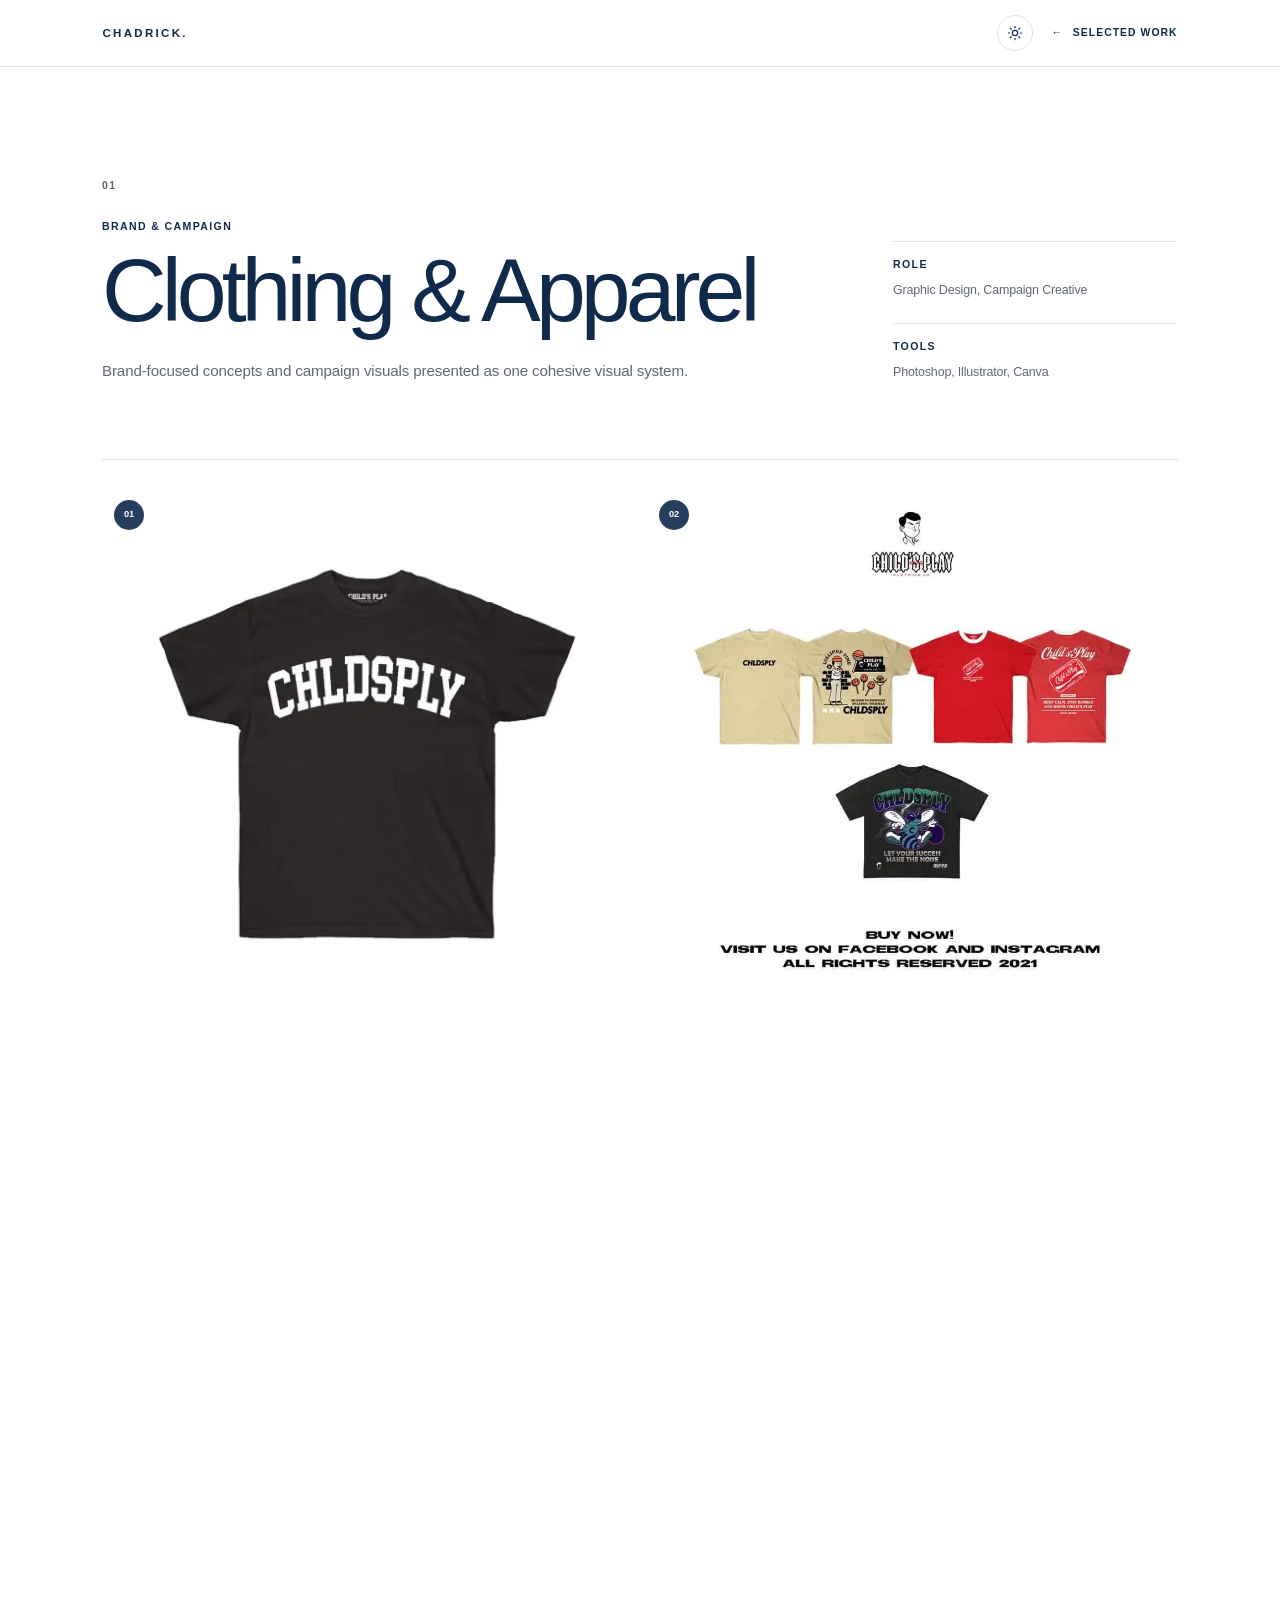
==== commit f1dd068a: "update portfolio" ====
--- a/project.html
+++ b/project.html
@@ -3,14 +3,13 @@
   <head>
     <meta charset="UTF-8" />
     <meta name="viewport" content="width=device-width, initial-scale=1.0" />
+    <meta
+      http-equiv="Content-Security-Policy"
+      content="default-src 'self'; base-uri 'self'; object-src 'none'; form-action https://formsubmit.co; script-src 'self'; style-src 'self' https://fonts.googleapis.com; style-src-attr 'none'; font-src https://fonts.gstatic.com; img-src 'self' data: https://drive.google.com https://*.googleusercontent.com; media-src 'self'; frame-src https://drive.google.com; connect-src https://formsubmit.co; worker-src 'none'; manifest-src 'self'; upgrade-insecure-requests"
+    />
+    <meta name="referrer" content="no-referrer" />
     <meta name="description" content="Selected work by Chadrick David." />
-    <script>
-      (() => {
-        const savedTheme = localStorage.getItem("portfolio-theme");
-        const preferredTheme = window.matchMedia("(prefers-color-scheme: dark)").matches ? "dark" : "light";
-        document.documentElement.dataset.theme = savedTheme || preferredTheme;
-      })();
-    </script>
+    <script src="theme-init.js"></script>
     <title>Selected Work | Chadrick David</title>
     <link rel="preconnect" href="https://fonts.googleapis.com" />
     <link rel="preconnect" href="https://fonts.gstatic.com" crossorigin />
@@ -75,6 +74,6 @@
     </footer>
 
     <script src="theme.js"></script>
-    <script src="project-page.js"></script>
+    <script src="project-page.js?v=20260908"></script>
   </body>
 </html>
--- a/style.css
+++ b/style.css
@@ -14,14 +14,14 @@
 }
 
 :root[data-theme="dark"] {
-  --white: #091321;
-  --off-white: #0e1a2a;
+  --white: #0a1523;
+  --off-white: #101f31;
   --black: #f4f6f9;
-  --navy: #91b8e9;
-  --navy-light: #16263a;
-  --gray: #aeb9c7;
-  --line: #29384b;
-  --about-motif: rgba(145, 184, 233, 0.065);
+  --navy: #b8d6ff;
+  --navy-light: #15283f;
+  --gray: #bdc8d6;
+  --line: #364a62;
+  --about-motif: rgba(184, 214, 255, 0.075);
   color-scheme: dark;
 }
 
@@ -223,9 +223,110 @@
   background: #17273a;
 }
 
-:root[data-theme="dark"] .brochure-page,
 :root[data-theme="dark"] .browser-frame {
   background: #f4f6f9;
+}
+
+:root[data-theme="dark"] .about-section {
+  background: #15283f;
+}
+
+:root[data-theme="dark"] .work-section {
+  background: #0d1b2c;
+}
+
+:root[data-theme="dark"] .capabilities li,
+:root[data-theme="dark"] .experience-item,
+:root[data-theme="dark"] .project-media,
+:root[data-theme="dark"] .moodboard-placeholder {
+  background: #0d1a2a;
+  border-color: #3a5069;
+}
+
+:root[data-theme="dark"] .tool-group {
+  border-color: #40546b;
+}
+
+:root[data-theme="dark"] .tool-group > p {
+  color: #c5cfdb;
+}
+
+:root[data-theme="dark"] .tool-group li,
+:root[data-theme="dark"] .more-capabilities li {
+  color: #d8e9ff;
+  background: #0a1726;
+  border-color: #3b526d;
+}
+
+:root[data-theme="dark"] .tool-logo,
+:root[data-theme="dark"] .tool-logo img {
+  background: #ffffff;
+  border-color: #526981;
+}
+
+:root[data-theme="dark"] .tools-toggle {
+  color: #d8e9ff;
+  border-color: #526981;
+}
+
+:root[data-theme="dark"] .tools-toggle:hover,
+:root[data-theme="dark"] .tools-toggle:focus-visible {
+  color: #0a1523;
+  background: #b8d6ff;
+  border-color: #b8d6ff;
+}
+
+:root[data-theme="dark"] .work-card,
+:root[data-theme="dark"] .work-title,
+:root[data-theme="dark"] .view-work,
+:root[data-theme="dark"] .image-hover-label {
+  color: #ffffff;
+}
+
+:root[data-theme="dark"] .card-number {
+  color: #102a4c;
+}
+
+:root[data-theme="dark"] .work-card:hover,
+:root[data-theme="dark"] .work-card:focus-visible,
+:root[data-theme="dark"] .moodboard-item:hover,
+:root[data-theme="dark"] .curated-item:hover {
+  box-shadow: 0 18px 46px rgba(0, 0, 0, 0.42);
+}
+
+:root[data-theme="dark"] .mobile-menu-toggle,
+:root[data-theme="dark"] .theme-toggle {
+  border-color: #526981;
+}
+
+:root[data-theme="dark"] .project-view-header {
+  background: rgba(10, 21, 35, 0.96);
+}
+
+:root[data-theme="dark"] .project-media.has-image {
+  background: #152338;
+}
+
+:root[data-theme="dark"] .contact-button:hover,
+:root[data-theme="dark"] .contact-button:focus-visible {
+  color: #ffffff;
+  background: transparent;
+  border-color: #ffffff;
+}
+
+:root[data-theme="dark"] .inquiry-form input,
+:root[data-theme="dark"] .inquiry-form select,
+:root[data-theme="dark"] .inquiry-form textarea {
+  border-color: rgba(255, 255, 255, 0.34);
+}
+
+:root[data-theme="dark"] .portrait-image {
+  filter: brightness(1.08) contrast(1.03);
+}
+
+:root[data-theme="dark"] ::selection {
+  color: #0a1523;
+  background: #b8d6ff;
 }
 
 .hero {
@@ -750,8 +851,156 @@
 
 .work-grid {
   display: grid;
-  grid-template-columns: repeat(3, minmax(0, 1fr));
+  grid-template-columns: repeat(2, minmax(0, 1fr));
   gap: 24px;
+}
+
+.tools-platforms {
+  display: grid;
+  grid-template-columns: minmax(220px, 0.75fr) minmax(0, 2.25fr);
+  gap: clamp(36px, 7vw, 100px);
+  margin-top: clamp(58px, 8vw, 96px);
+  padding-top: 30px;
+  border-top: 1px solid var(--line);
+}
+
+.tools-platforms-heading h3 {
+  max-width: 310px;
+  margin-top: 12px;
+  color: var(--navy);
+  font-family: var(--serif);
+  font-size: clamp(1.45rem, 2.2vw, 2rem);
+  font-weight: 600;
+  line-height: 1.12;
+}
+
+.tools-platforms-grid {
+  display: grid;
+  grid-template-columns: repeat(2, minmax(0, 1fr));
+  gap: 30px 42px;
+}
+
+.tools-platforms.is-condensed .tool-group:nth-child(n + 3) {
+  display: none;
+}
+
+.tools-platforms.is-expanded .tool-group:nth-child(n + 3) {
+  display: block;
+}
+
+.tool-group {
+  padding-top: 13px;
+  border-top: 1px solid var(--line);
+}
+
+.tool-group > p {
+  margin-bottom: 12px;
+  color: var(--gray);
+  font-size: 0.64rem;
+  font-weight: 800;
+  letter-spacing: 0.11em;
+  text-transform: uppercase;
+}
+
+.tool-group ul {
+  display: flex;
+  flex-wrap: wrap;
+  gap: 8px;
+  list-style: none;
+}
+
+.tool-group li {
+  display: inline-flex;
+  align-items: center;
+  gap: 9px;
+  min-height: 42px;
+  padding: 6px 12px 6px 7px;
+  color: var(--navy);
+  background: var(--off-white);
+  border: 1px solid var(--line);
+  border-radius: 999px;
+  font-size: 0.7rem;
+  font-weight: 700;
+}
+
+.tool-logo {
+  position: relative;
+  flex: 0 0 28px;
+  width: 28px;
+  height: 28px;
+  display: grid;
+  place-items: center;
+  overflow: hidden;
+  color: var(--gray);
+  background: var(--white);
+  border: 1px solid var(--line);
+  border-radius: 8px;
+  font-size: 0.55rem;
+  font-weight: 900;
+  letter-spacing: -0.02em;
+}
+
+.tool-logo img {
+  position: absolute;
+  inset: 5px;
+  width: calc(100% - 10px);
+  height: calc(100% - 10px);
+  display: block;
+  object-fit: contain;
+  background: var(--white);
+}
+
+.tool-logo-wide {
+  flex-basis: 76px;
+  width: 76px;
+}
+
+.tool-logo-wide img {
+  inset: 3px;
+  width: calc(100% - 6px);
+  height: calc(100% - 6px);
+}
+
+.tools-toggle {
+  grid-column: 2;
+  width: fit-content;
+  display: inline-flex;
+  align-items: center;
+  gap: 12px;
+  margin-top: 24px;
+  padding: 10px 14px;
+  color: var(--navy);
+  background: transparent;
+  border: 1px solid var(--line);
+  border-radius: 999px;
+  font: inherit;
+  font-size: 0.66rem;
+  font-weight: 800;
+  letter-spacing: 0.08em;
+  text-transform: uppercase;
+  cursor: pointer;
+  transition: color 0.2s ease, background 0.2s ease, border-color 0.2s ease;
+}
+
+.tools-toggle[hidden] {
+  display: none;
+}
+
+.tools-toggle:hover,
+.tools-toggle:focus-visible {
+  color: var(--white);
+  background: var(--navy);
+  border-color: var(--navy);
+}
+
+.tools-toggle > span:last-child {
+  font-size: 1rem;
+  line-height: 0.7;
+  transition: transform 0.25s ease;
+}
+
+.tools-platforms.is-expanded .tools-toggle > span:last-child {
+  transform: rotate(45deg);
 }
 
 .work-card,
@@ -940,35 +1189,6 @@
   background: linear-gradient(to top, rgba(0, 0, 0, 0.78), transparent 74%);
 }
 
-.brochure-page {
-  position: absolute;
-  top: 13%;
-  width: 32%;
-  height: 58%;
-  background: #fff;
-  box-shadow: 0 18px 35px rgba(16, 42, 76, 0.17);
-  transition: transform 0.55s cubic-bezier(0.22, 1, 0.36, 1);
-}
-
-.brochure-page::before {
-  content: "";
-  position: absolute;
-  inset: 12% 12% 48%;
-  background: var(--navy);
-}
-
-.brochure-page::after {
-  content: "";
-  position: absolute;
-  inset: 58% 12% 14%;
-  border-block: 4px solid #c7d0db;
-}
-
-.brochure-page-left { left: 18%; transform: rotate(-5deg); }
-.brochure-page-right { right: 18%; transform: rotate(5deg) translateY(12px); }
-.work-card:hover .brochure-page-left { transform: rotate(-7deg) translate(-5px, -4px); }
-.work-card:hover .brochure-page-right { transform: rotate(7deg) translate(5px, 7px); }
-
 .video-preview { background: #102a4c; }
 .video-frame {
   position: absolute;
@@ -995,6 +1215,53 @@
   background: rgba(255, 255, 255, 0.25);
 }
 .video-timeline::before { content: ""; display: block; width: 38%; height: 100%; background: #fff; }
+
+.video-card-preview img {
+  position: absolute;
+  inset: 0;
+  width: 100%;
+  height: 100%;
+  display: block;
+  object-fit: cover;
+  transition: transform 0.8s cubic-bezier(0.22, 1, 0.36, 1), filter 0.4s ease;
+}
+
+.video-card-preview .video-preview-play {
+  position: absolute;
+  top: 50%;
+  left: 50%;
+  z-index: 3;
+  width: 54px;
+  height: 54px;
+  border: 1px solid rgba(255, 255, 255, 0.7);
+  border-radius: 50%;
+  background: rgba(16, 42, 76, 0.62);
+  transform: translate(-50%, -50%);
+  transition: transform 0.3s ease, background 0.3s ease;
+}
+
+.video-card-preview .video-preview-play::after {
+  content: "";
+  position: absolute;
+  top: 50%;
+  left: 52%;
+  border-top: 7px solid transparent;
+  border-bottom: 7px solid transparent;
+  border-left: 11px solid #fff;
+  transform: translate(-50%, -50%);
+}
+
+.work-card:hover .video-card-preview img,
+.work-card:focus-visible .video-card-preview img {
+  filter: saturate(1.05);
+  transform: scale(1.045);
+}
+
+.work-card:hover .video-preview-play,
+.work-card:focus-visible .video-preview-play {
+  background: rgba(16, 42, 76, 0.82);
+  transform: translate(-50%, -50%) scale(1.08);
+}
 
 .digital-preview { background: #dce3eb; }
 .browser-frame {
@@ -1013,8 +1280,7 @@
 .phone-frame { position: absolute; top: 25%; right: 13%; width: 20%; height: 42%; background: #f8fafc; border: 5px solid var(--navy); box-shadow: 0 15px 30px rgba(16, 42, 76, 0.2); }
 
 @media (prefers-reduced-motion: reduce) {
-  .work-visual img,
-  .brochure-page { transition: none; }
+  .work-visual img { transition: none; }
 }
 
 .view-work {
@@ -1561,6 +1827,18 @@
     grid-template-columns: 1fr;
   }
 
+  .tools-platforms {
+    grid-template-columns: 1fr;
+  }
+
+  .tools-toggle {
+    grid-column: 1;
+  }
+
+  .tools-platforms-heading h3 {
+    max-width: 520px;
+  }
+
   .portrait-frame {
     right: -5vw;
     max-width: 56%;
@@ -1576,10 +1854,6 @@
     grid-template-columns: repeat(2, minmax(0, 1fr));
   }
 
-  .featured-card {
-    grid-column: 1 / -1;
-  }
-
   .project-media.wide {
     min-height: 420px;
   }
@@ -1617,6 +1891,12 @@
 }
 
 @media (max-width: 640px) {
+  :root[data-theme="dark"] .nav-links {
+    background: #0a1523;
+    border-color: #40546b;
+    box-shadow: 0 18px 40px rgba(0, 0, 0, 0.42);
+  }
+
   .navbar,
   .hero,
   .section-block,
@@ -1828,6 +2108,10 @@
     padding-inline: 18px;
   }
 
+  .tools-platforms-grid {
+    grid-template-columns: 1fr;
+  }
+
   .work-grid {
     grid-template-columns: 1fr;
   }
@@ -1936,9 +2220,12 @@
   transform: translateY(28px);
   transition: opacity 0.7s cubic-bezier(0.22, 1, 0.36, 1),
     transform 0.7s cubic-bezier(0.22, 1, 0.36, 1);
-  transition-delay: var(--reveal-delay, 0ms);
   will-change: opacity, transform;
 }
+
+.reveal-delay-1 { transition-delay: 70ms; }
+.reveal-delay-2 { transition-delay: 140ms; }
+.reveal-delay-3 { transition-delay: 210ms; }
 
 .scroll-reveal.is-revealed {
   opacity: 1;
--- a/project-page.css
+++ b/project-page.css
@@ -240,6 +240,144 @@
   text-transform: uppercase;
 }
 
+:root[data-theme="dark"] .moodboard-index,
+:root[data-theme="dark"] .image-hover-label {
+  color: #ffffff;
+}
+
+:root[data-theme="dark"] .moodboard-index {
+  background: rgba(7, 20, 38, 0.92);
+  border: 1px solid rgba(255, 255, 255, 0.28);
+}
+
+:root[data-theme="dark"] .moodboard-item,
+:root[data-theme="dark"] .curated-item {
+  background: #101f31;
+}
+
+:root[data-theme="dark"] .moodboard-item:hover,
+:root[data-theme="dark"] .curated-item:hover {
+  box-shadow: 0 18px 42px rgba(0, 0, 0, 0.45);
+}
+
+:root[data-theme="dark"] .video-item {
+  border: 1px solid #364a62;
+}
+
+.moodboard.video-gallery {
+  align-items: start;
+}
+
+.video-item {
+  position: relative;
+  overflow: hidden;
+  margin: 0;
+  background: #071426;
+}
+
+.video-player {
+  position: relative;
+  width: 100%;
+  aspect-ratio: 9 / 16;
+  max-height: 760px;
+  overflow: hidden;
+  background: #071426;
+}
+
+.video-player iframe,
+.video-player video,
+.video-cover,
+.video-cover img {
+  width: 100%;
+  height: 100%;
+  display: block;
+}
+
+.video-player iframe,
+.video-player video {
+  background: #071426;
+  border: 0;
+  object-fit: contain;
+}
+
+.video-cover {
+  position: absolute;
+  inset: 0;
+  padding: 0;
+  overflow: hidden;
+  cursor: pointer;
+  background: #071426;
+  border: 0;
+}
+
+.video-cover img {
+  object-fit: contain;
+  transition: transform 0.45s ease, filter 0.3s ease;
+}
+
+.video-cover::after {
+  content: "";
+  position: absolute;
+  inset: 0;
+  background: linear-gradient(to top, rgba(7, 20, 38, 0.35), transparent 55%);
+}
+
+.video-cover-play {
+  position: absolute;
+  top: 50%;
+  left: 50%;
+  z-index: 1;
+  width: 62px;
+  height: 62px;
+  border: 1px solid rgba(255, 255, 255, 0.78);
+  border-radius: 50%;
+  background: rgba(16, 42, 76, 0.76);
+  box-shadow: 0 8px 28px rgba(0, 0, 0, 0.25);
+  transform: translate(-50%, -50%);
+  transition: transform 0.3s ease, background 0.3s ease;
+}
+
+.video-cover-play::after {
+  content: "";
+  position: absolute;
+  top: 50%;
+  left: 53%;
+  border-top: 8px solid transparent;
+  border-bottom: 8px solid transparent;
+  border-left: 12px solid #fff;
+  transform: translate(-50%, -50%);
+}
+
+.video-cover:hover img,
+.video-cover:focus-visible img {
+  filter: saturate(1.06);
+  transform: scale(1.025);
+}
+
+.video-cover:hover .video-cover-play,
+.video-cover:focus-visible .video-cover-play {
+  background: rgba(16, 42, 76, 0.94);
+  transform: translate(-50%, -50%) scale(1.08);
+}
+
+.video-item.is-landscape {
+  grid-column: 1 / -1;
+}
+
+.video-item.is-landscape .video-player {
+  aspect-ratio: 16 / 9;
+  max-height: none;
+}
+
+.video-item figcaption {
+  padding: 15px 17px 17px;
+  color: #fff;
+  font-size: 0.7rem;
+  font-weight: 800;
+  letter-spacing: 0.1em;
+  text-transform: uppercase;
+}
+
 .moodboard.is-sectioned {
   display: block;
 }
@@ -367,6 +505,14 @@
     gap: 8px;
   }
 
+  .moodboard.video-gallery {
+    grid-template-columns: 1fr;
+  }
+
+  .video-player {
+    max-height: 78vh;
+  }
+
   .moodboard-item.orientation-auto.is-landscape {
     grid-column: 1 / -1;
   }
